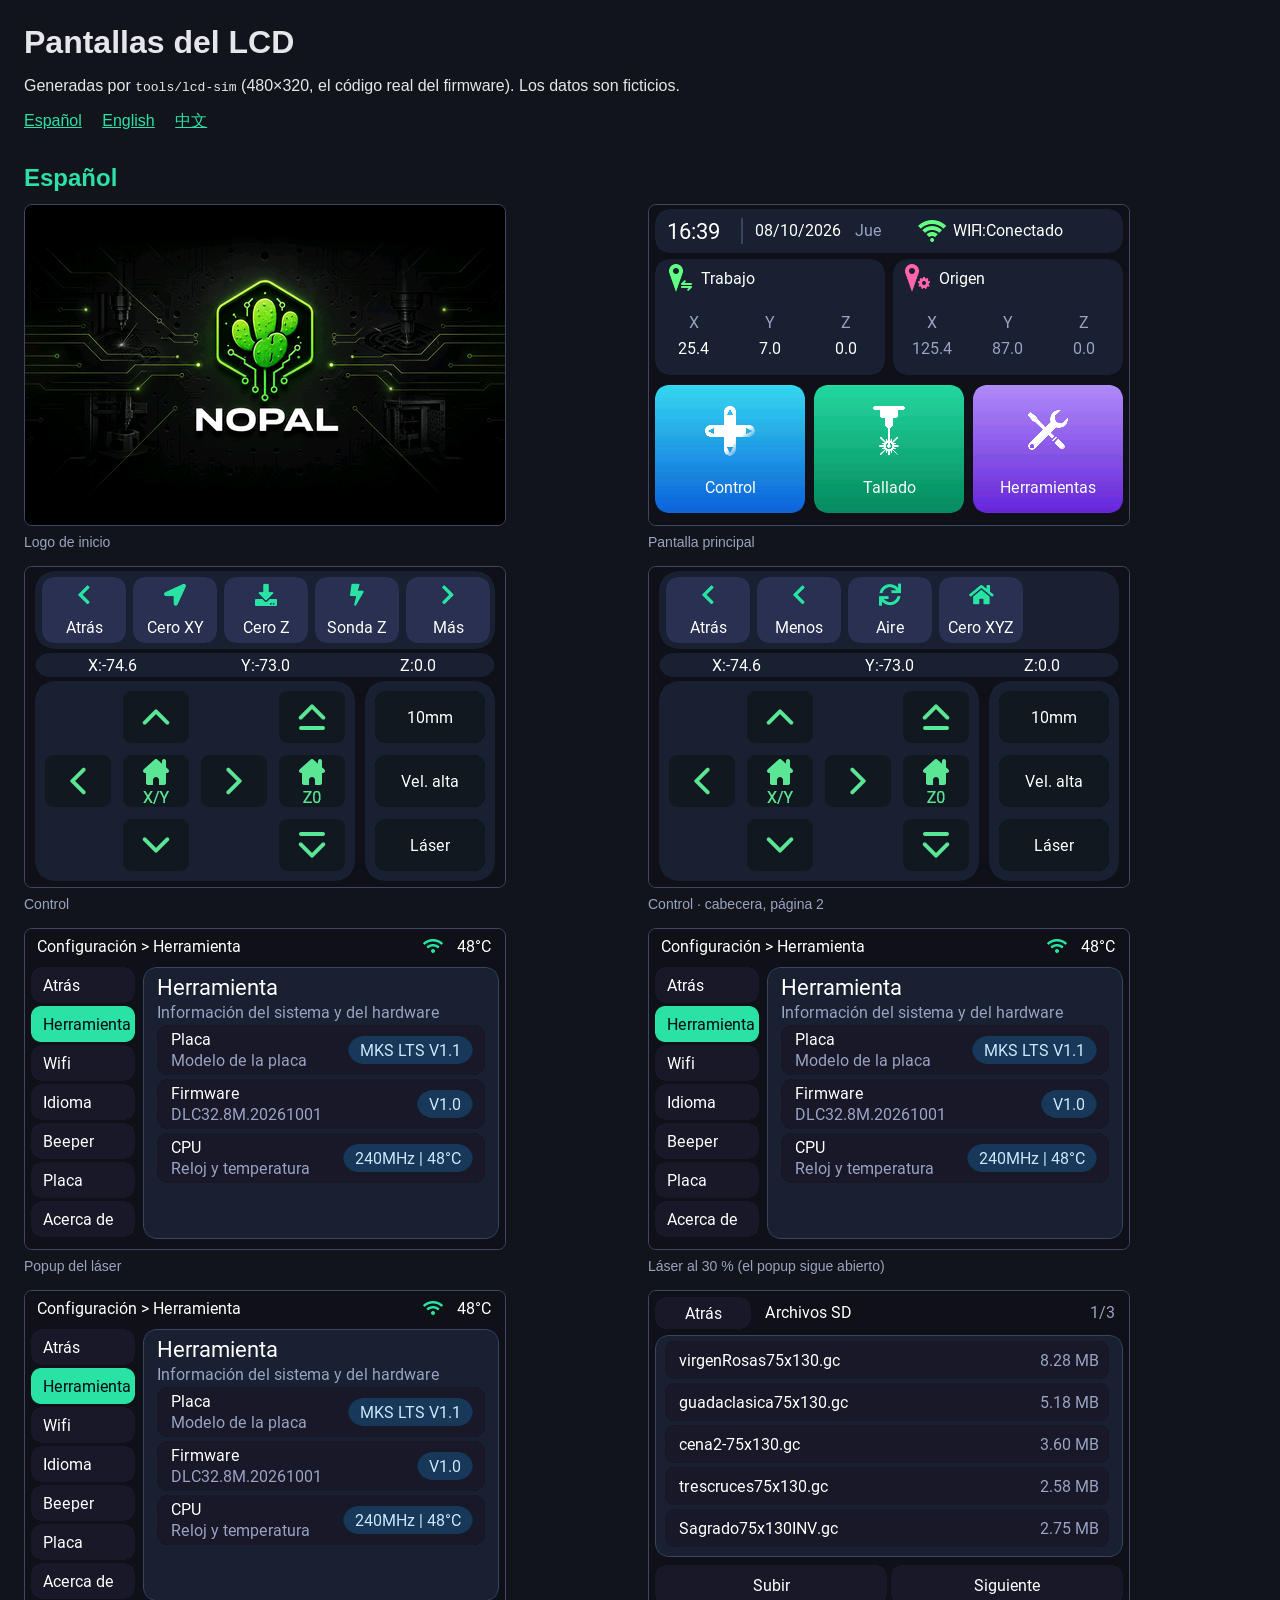
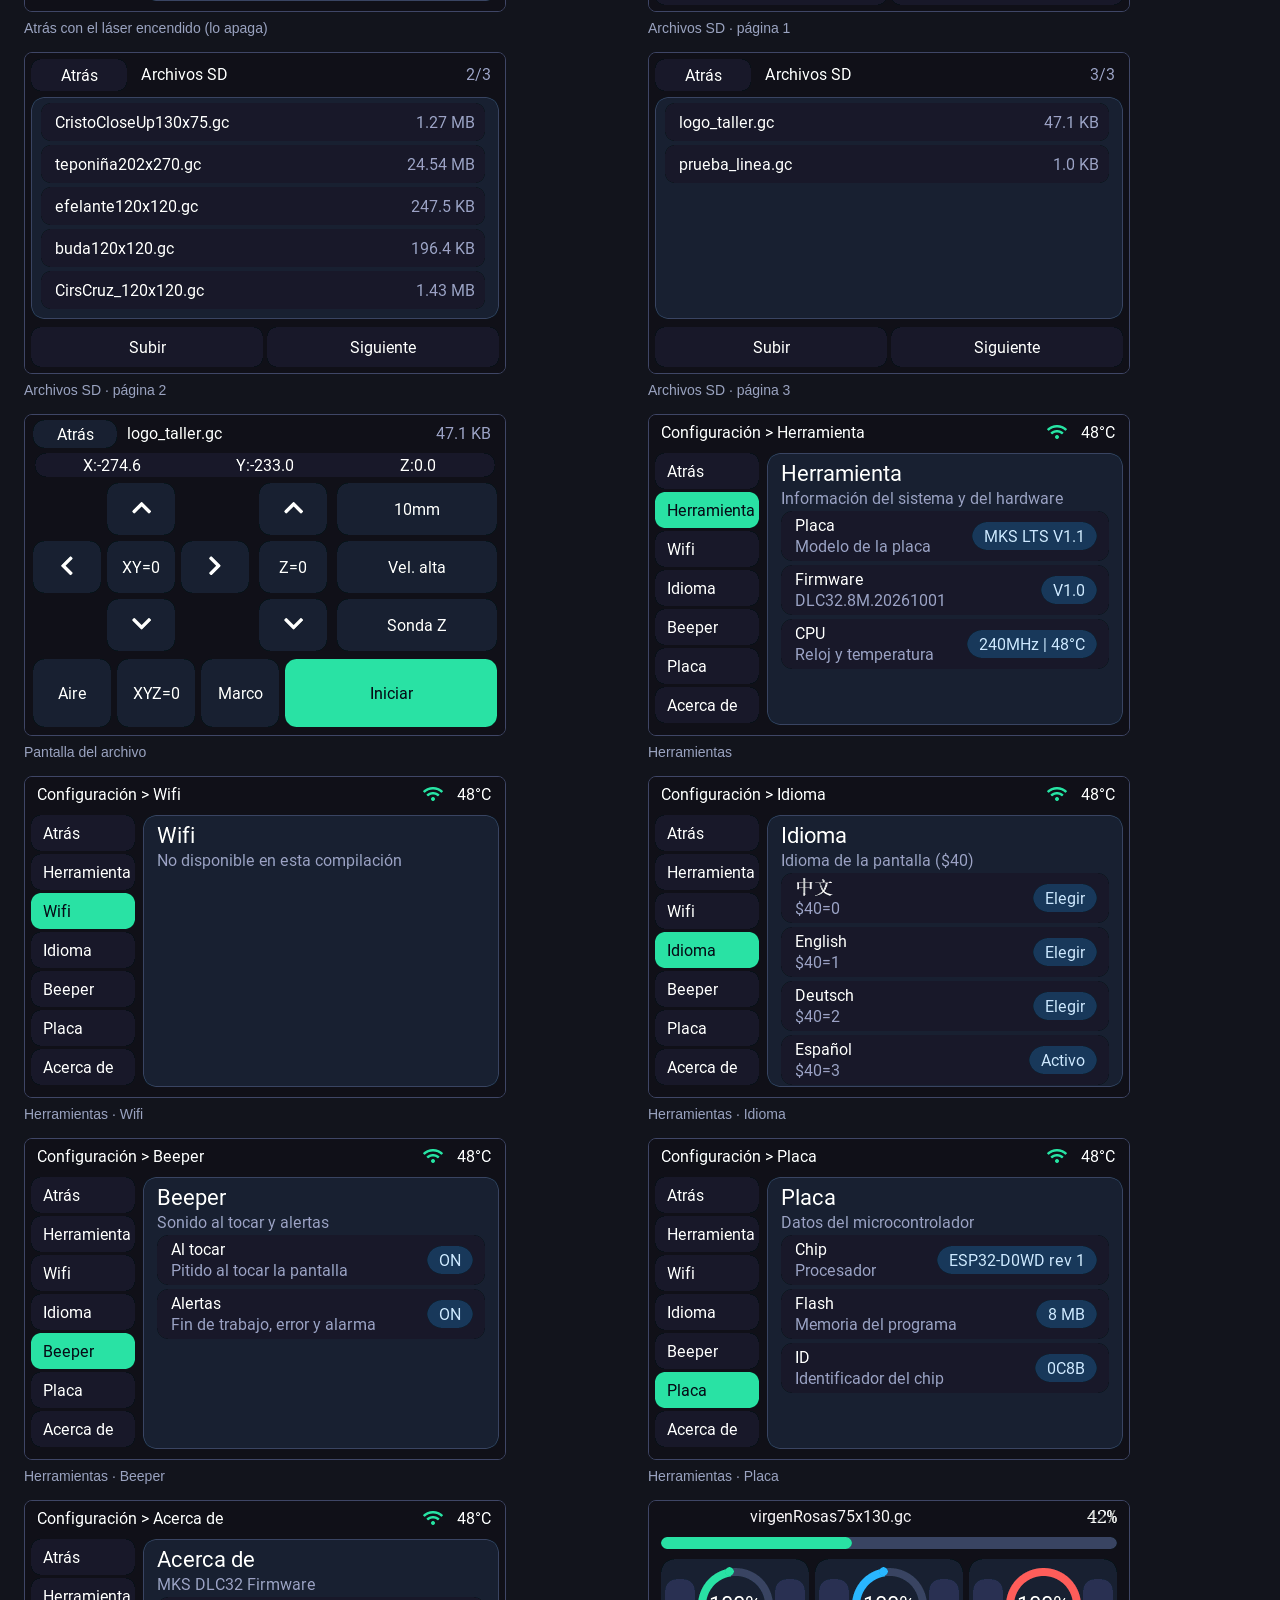
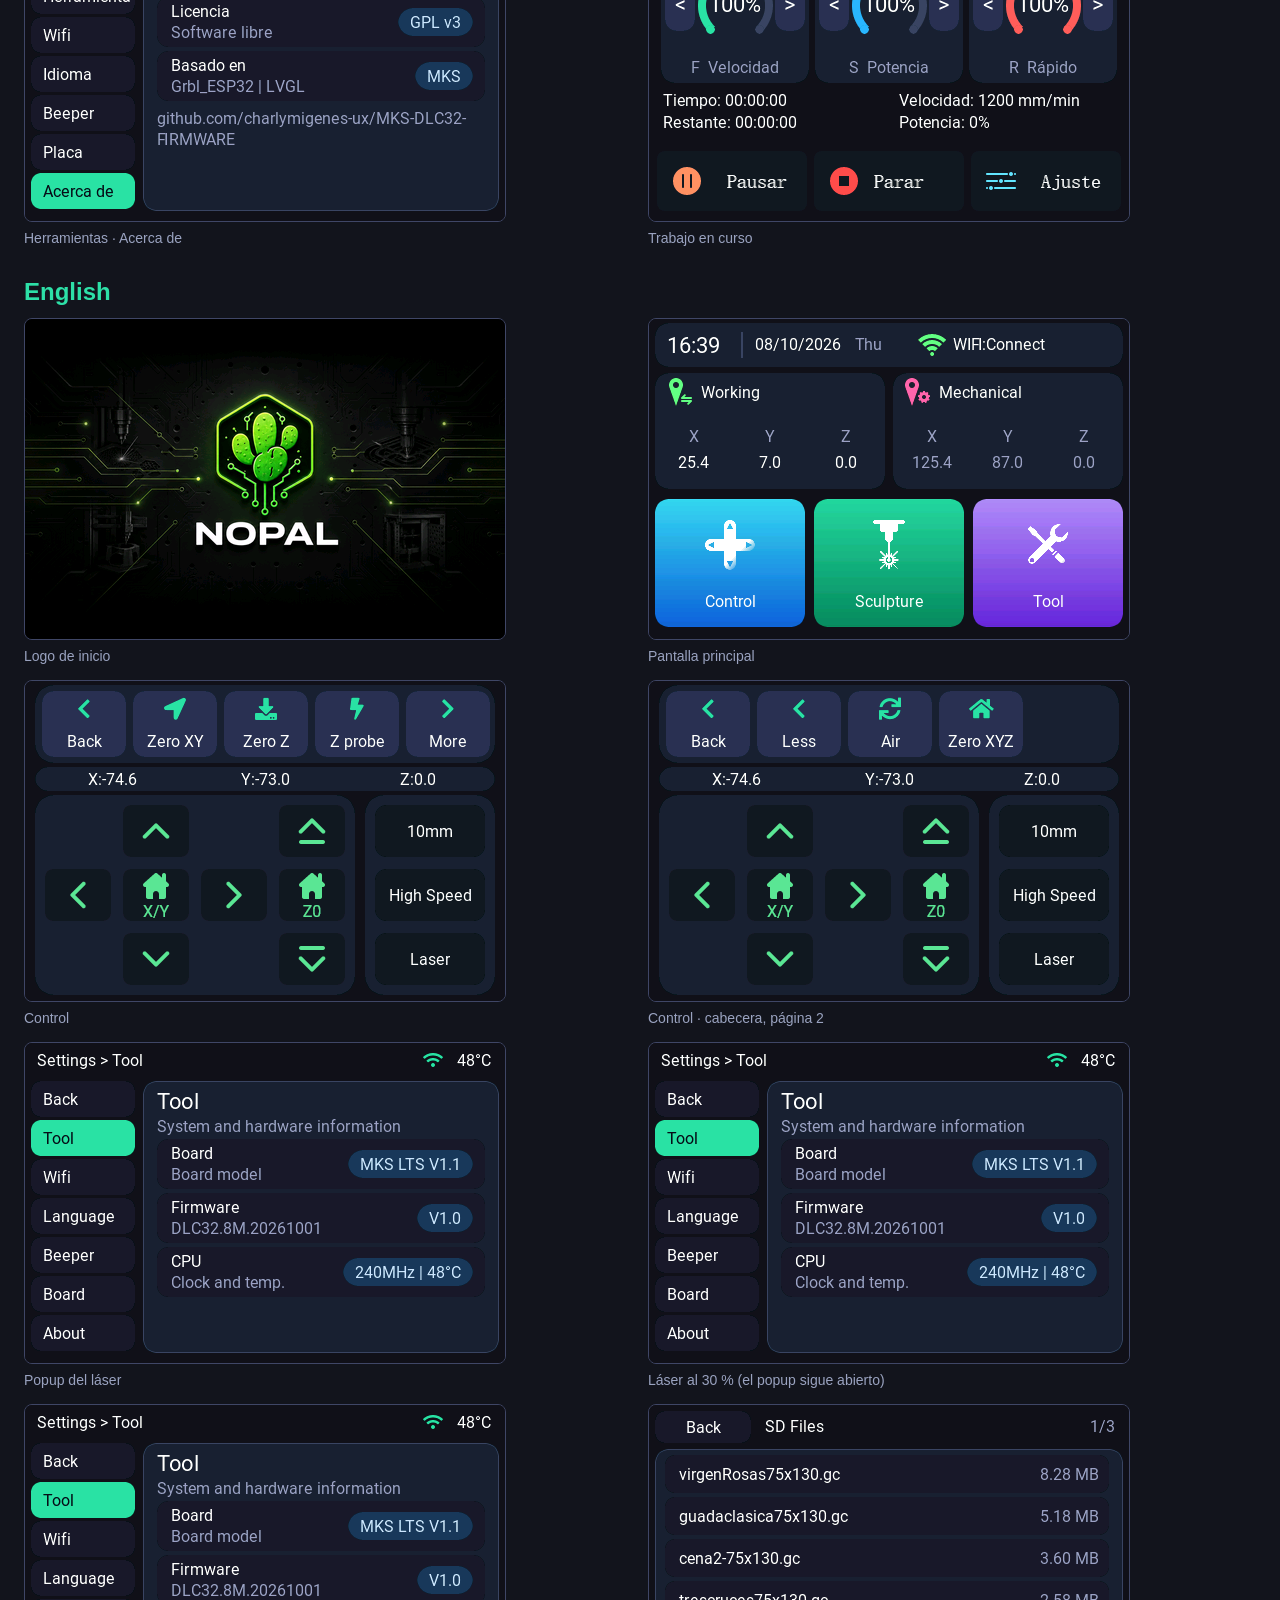
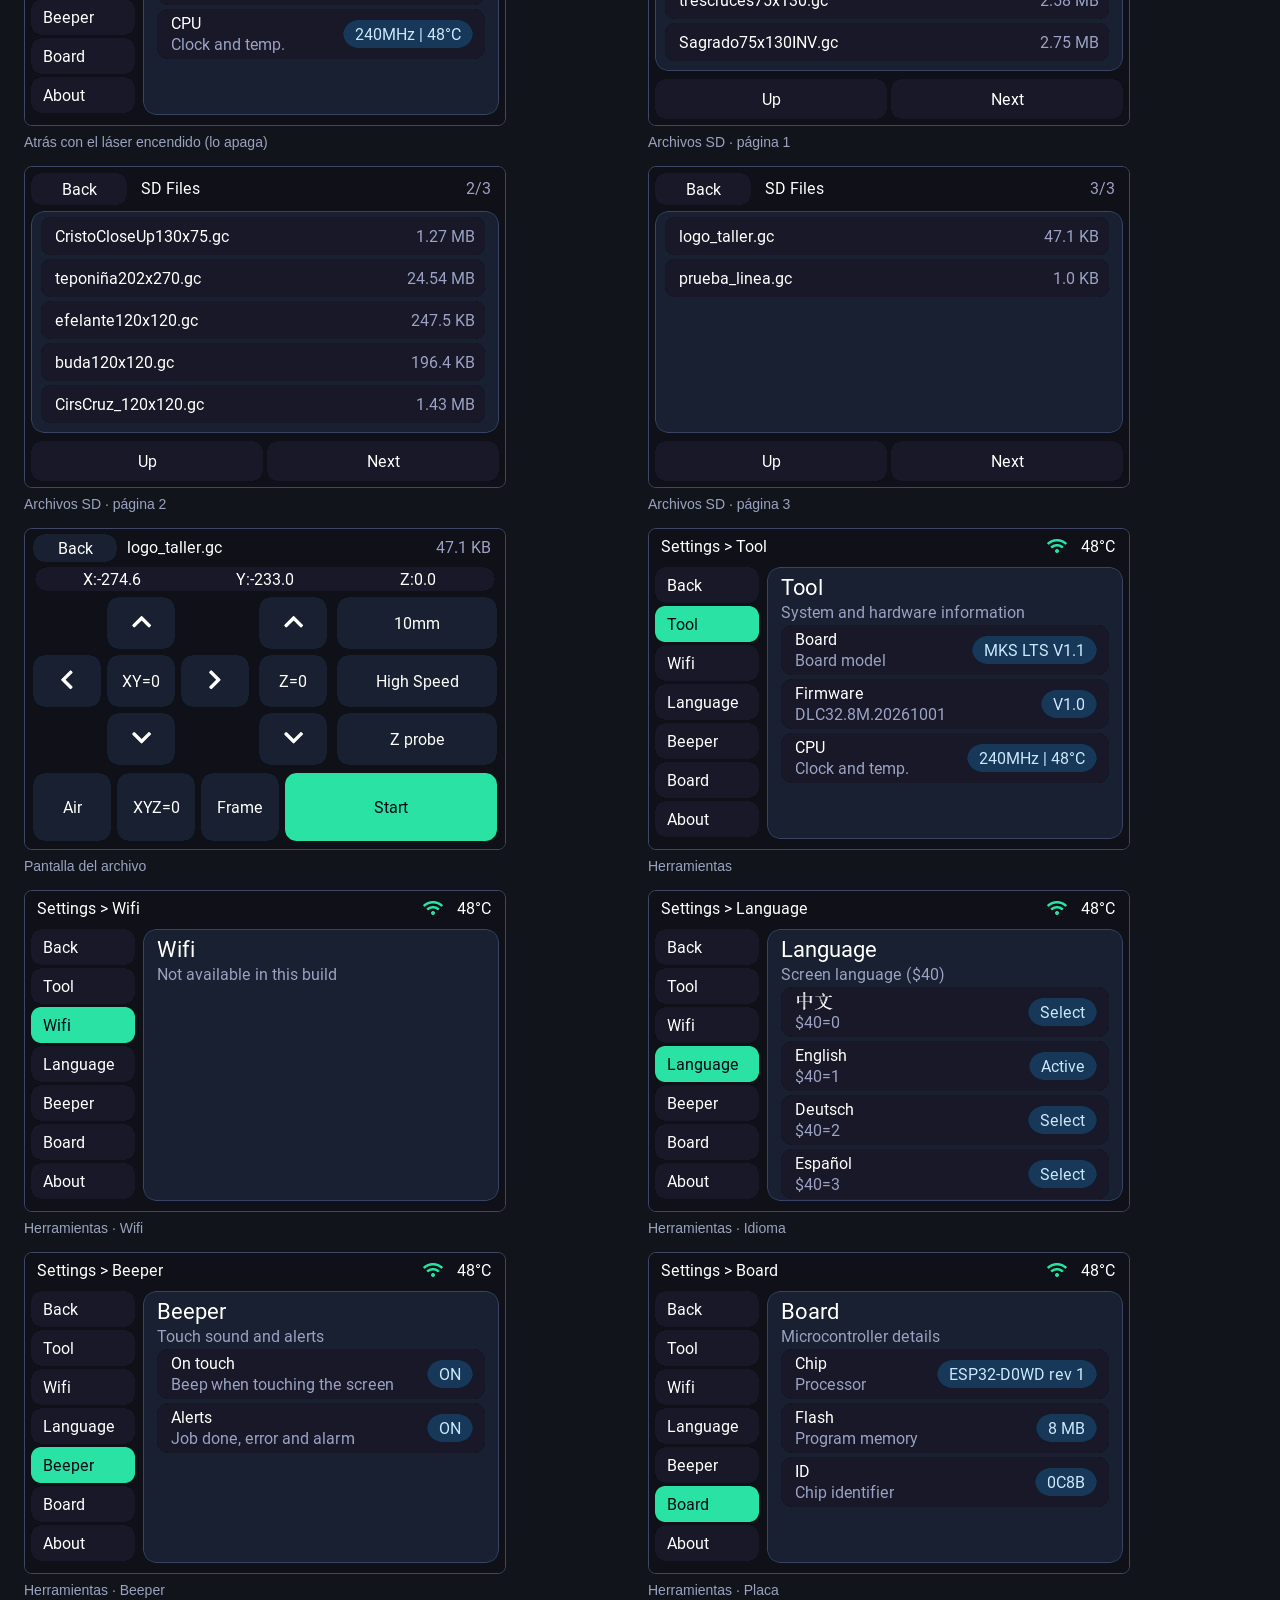
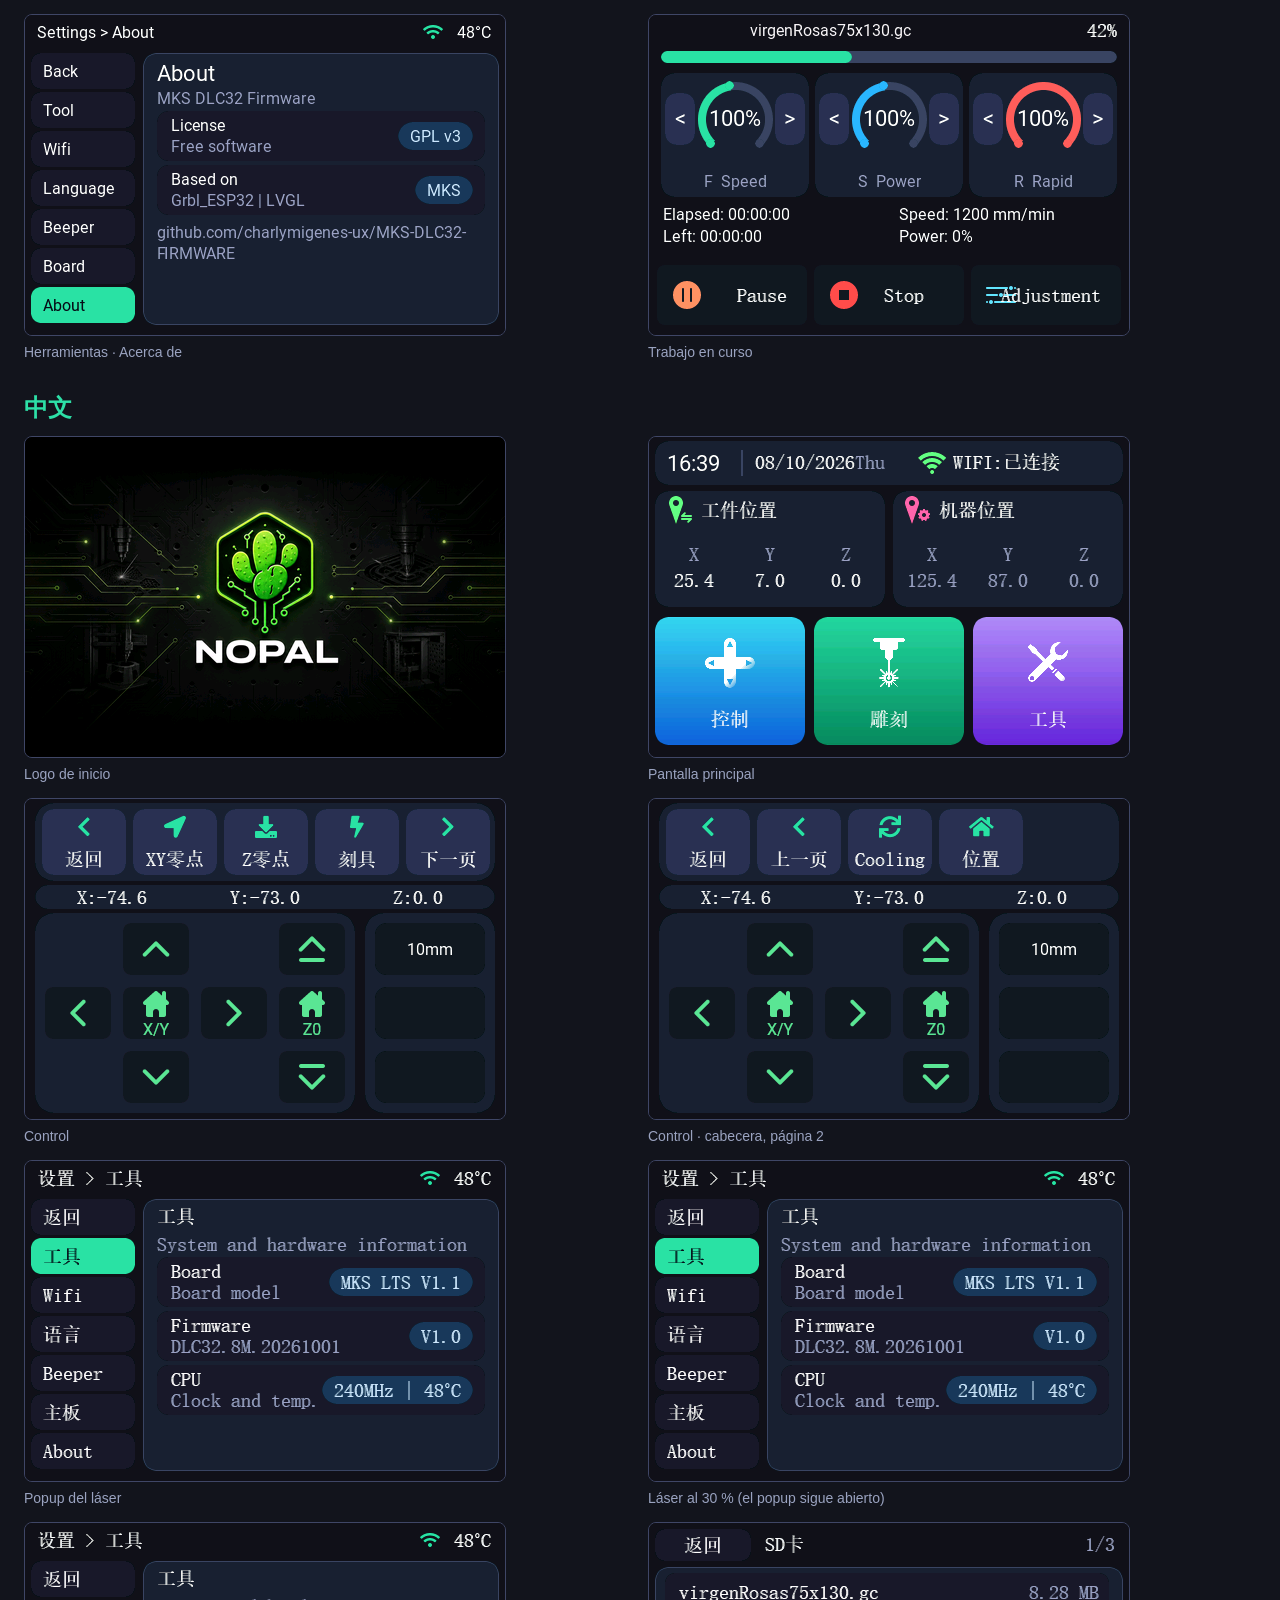
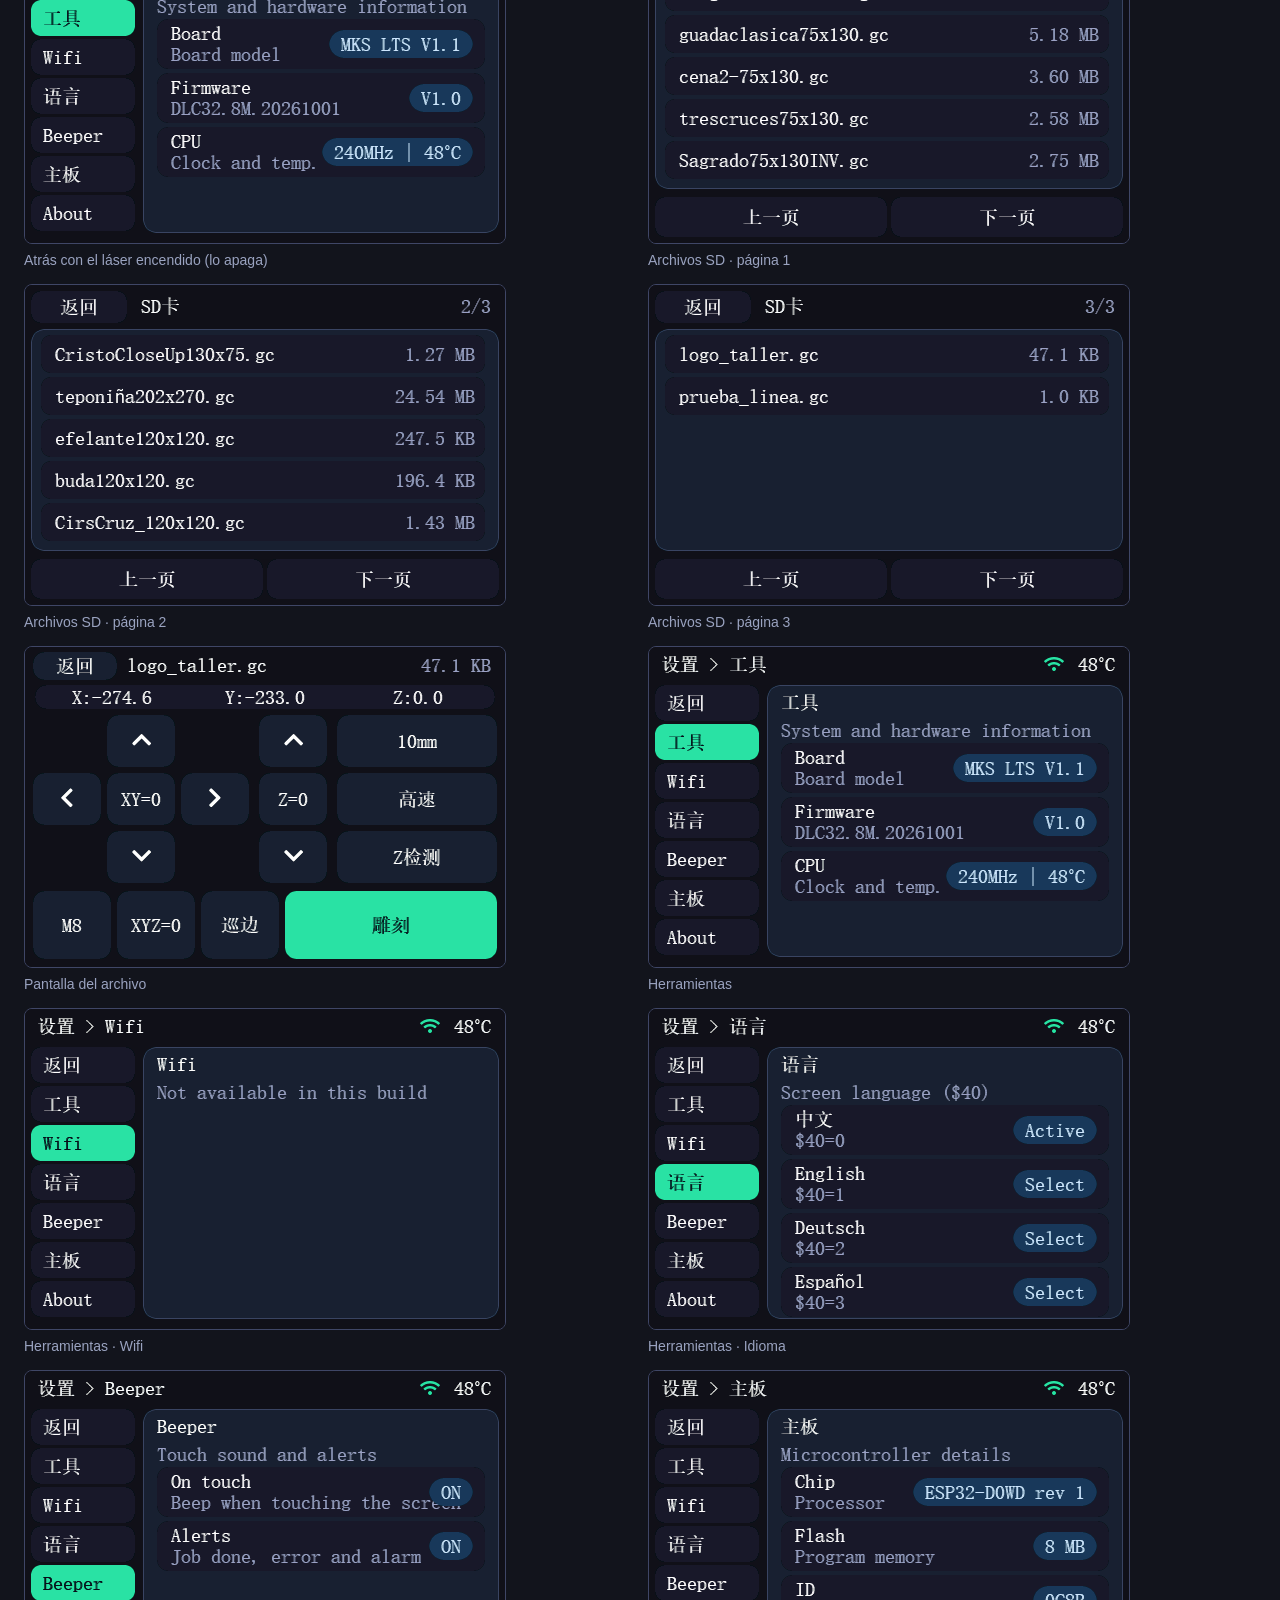
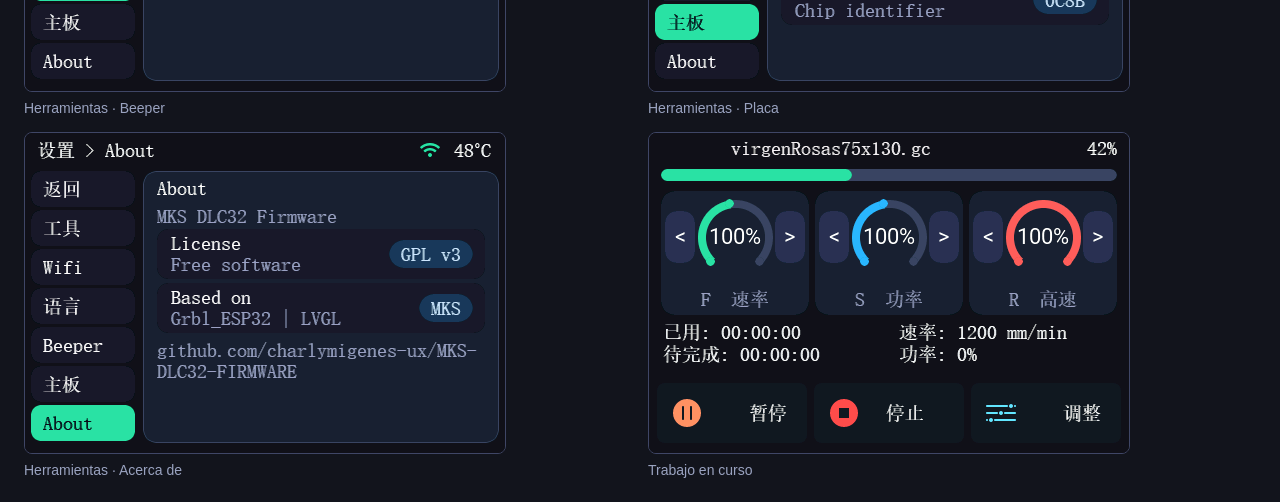
==== docs/pantallas/index.html @ 05fca20a "LCD, WebUI y documentación: simulador, sonidos de alerta, README completo - LCD: cabecera de Control" ====
<!doctype html><html lang="es"><meta charset="utf-8"><title>Pantallas del LCD</title><style>body{font-family:sans-serif;background:#12141c;color:#e5e7eb;margin:0;padding:24px}h1{margin:0 0 4px}h2{margin:32px 0 12px;color:#2de0a7}.g{display:grid;grid-template-columns:repeat(auto-fill,minmax(480px,1fr));gap:16px}figure{margin:0}img{width:100%;max-width:480px;border-radius:8px;border:1px solid #3f4666;image-rendering:auto}figcaption{font-size:14px;color:#9aa3c0;margin-top:4px}nav a{color:#2de0a7;margin-right:16px}</style><body><h1>Pantallas del LCD</h1><p>Generadas por <code>tools/lcd-sim</code> (480×320, el código real del firmware). Los datos son ficticios.</p><nav>
<a href="#es">Español</a>
<a href="#en">English</a>
<a href="#zh">中文</a>
</nav>
<h2 id="es">Español</h2><div class="g">
<figure><img src="es/00_logo.png" alt=""><figcaption>Logo de inicio</figcaption></figure>
<figure><img src="es/01_principal.png" alt=""><figcaption>Pantalla principal</figcaption></figure>
<figure><img src="es/02_control.png" alt=""><figcaption>Control</figcaption></figure>
<figure><img src="es/02b_control_mas.png" alt=""><figcaption>Control · cabecera, página 2</figcaption></figure>
<figure><img src="es/03_laser_popup.png" alt=""><figcaption>Popup del láser</figcaption></figure>
<figure><img src="es/03b_laser_30.png" alt=""><figcaption>Láser al 30 % (el popup sigue abierto)</figcaption></figure>
<figure><img src="es/03c_laser_atras.png" alt=""><figcaption>Atrás con el láser encendido (lo apaga)</figcaption></figure>
<figure><img src="es/04_sd_pagina1.png" alt=""><figcaption>Archivos SD · página 1</figcaption></figure>
<figure><img src="es/05_sd_pagina2.png" alt=""><figcaption>Archivos SD · página 2</figcaption></figure>
<figure><img src="es/06_sd_pagina3.png" alt=""><figcaption>Archivos SD · página 3</figcaption></figure>
<figure><img src="es/07_archivo.png" alt=""><figcaption>Pantalla del archivo</figcaption></figure>
<figure><img src="es/08_herramientas.png" alt=""><figcaption>Herramientas</figcaption></figure>
<figure><img src="es/09_wifi.png" alt=""><figcaption>Herramientas · Wifi</figcaption></figure>
<figure><img src="es/10_idioma.png" alt=""><figcaption>Herramientas · Idioma</figcaption></figure>
<figure><img src="es/11_beeper.png" alt=""><figcaption>Herramientas · Beeper</figcaption></figure>
<figure><img src="es/12_placa.png" alt=""><figcaption>Herramientas · Placa</figcaption></figure>
<figure><img src="es/13_acerca.png" alt=""><figcaption>Herramientas · Acerca de</figcaption></figure>
<figure><img src="es/14_trabajo.png" alt=""><figcaption>Trabajo en curso</figcaption></figure>
</div>
<h2 id="en">English</h2><div class="g">
<figure><img src="en/00_logo.png" alt=""><figcaption>Logo de inicio</figcaption></figure>
<figure><img src="en/01_principal.png" alt=""><figcaption>Pantalla principal</figcaption></figure>
<figure><img src="en/02_control.png" alt=""><figcaption>Control</figcaption></figure>
<figure><img src="en/02b_control_mas.png" alt=""><figcaption>Control · cabecera, página 2</figcaption></figure>
<figure><img src="en/03_laser_popup.png" alt=""><figcaption>Popup del láser</figcaption></figure>
<figure><img src="en/03b_laser_30.png" alt=""><figcaption>Láser al 30 % (el popup sigue abierto)</figcaption></figure>
<figure><img src="en/03c_laser_atras.png" alt=""><figcaption>Atrás con el láser encendido (lo apaga)</figcaption></figure>
<figure><img src="en/04_sd_pagina1.png" alt=""><figcaption>Archivos SD · página 1</figcaption></figure>
<figure><img src="en/05_sd_pagina2.png" alt=""><figcaption>Archivos SD · página 2</figcaption></figure>
<figure><img src="en/06_sd_pagina3.png" alt=""><figcaption>Archivos SD · página 3</figcaption></figure>
<figure><img src="en/07_archivo.png" alt=""><figcaption>Pantalla del archivo</figcaption></figure>
<figure><img src="en/08_herramientas.png" alt=""><figcaption>Herramientas</figcaption></figure>
<figure><img src="en/09_wifi.png" alt=""><figcaption>Herramientas · Wifi</figcaption></figure>
<figure><img src="en/10_idioma.png" alt=""><figcaption>Herramientas · Idioma</figcaption></figure>
<figure><img src="en/11_beeper.png" alt=""><figcaption>Herramientas · Beeper</figcaption></figure>
<figure><img src="en/12_placa.png" alt=""><figcaption>Herramientas · Placa</figcaption></figure>
<figure><img src="en/13_acerca.png" alt=""><figcaption>Herramientas · Acerca de</figcaption></figure>
<figure><img src="en/14_trabajo.png" alt=""><figcaption>Trabajo en curso</figcaption></figure>
</div>
<h2 id="zh">中文</h2><div class="g">
<figure><img src="zh/00_logo.png" alt=""><figcaption>Logo de inicio</figcaption></figure>
<figure><img src="zh/01_principal.png" alt=""><figcaption>Pantalla principal</figcaption></figure>
<figure><img src="zh/02_control.png" alt=""><figcaption>Control</figcaption></figure>
<figure><img src="zh/02b_control_mas.png" alt=""><figcaption>Control · cabecera, página 2</figcaption></figure>
<figure><img src="zh/03_laser_popup.png" alt=""><figcaption>Popup del láser</figcaption></figure>
<figure><img src="zh/03b_laser_30.png" alt=""><figcaption>Láser al 30 % (el popup sigue abierto)</figcaption></figure>
<figure><img src="zh/03c_laser_atras.png" alt=""><figcaption>Atrás con el láser encendido (lo apaga)</figcaption></figure>
<figure><img src="zh/04_sd_pagina1.png" alt=""><figcaption>Archivos SD · página 1</figcaption></figure>
<figure><img src="zh/05_sd_pagina2.png" alt=""><figcaption>Archivos SD · página 2</figcaption></figure>
<figure><img src="zh/06_sd_pagina3.png" alt=""><figcaption>Archivos SD · página 3</figcaption></figure>
<figure><img src="zh/07_archivo.png" alt=""><figcaption>Pantalla del archivo</figcaption></figure>
<figure><img src="zh/08_herramientas.png" alt=""><figcaption>Herramientas</figcaption></figure>
<figure><img src="zh/09_wifi.png" alt=""><figcaption>Herramientas · Wifi</figcaption></figure>
<figure><img src="zh/10_idioma.png" alt=""><figcaption>Herramientas · Idioma</figcaption></figure>
<figure><img src="zh/11_beeper.png" alt=""><figcaption>Herramientas · Beeper</figcaption></figure>
<figure><img src="zh/12_placa.png" alt=""><figcaption>Herramientas · Placa</figcaption></figure>
<figure><img src="zh/13_acerca.png" alt=""><figcaption>Herramientas · Acerca de</figcaption></figure>
<figure><img src="zh/14_trabajo.png" alt=""><figcaption>Trabajo en curso</figcaption></figure>
</div>
</body></html>
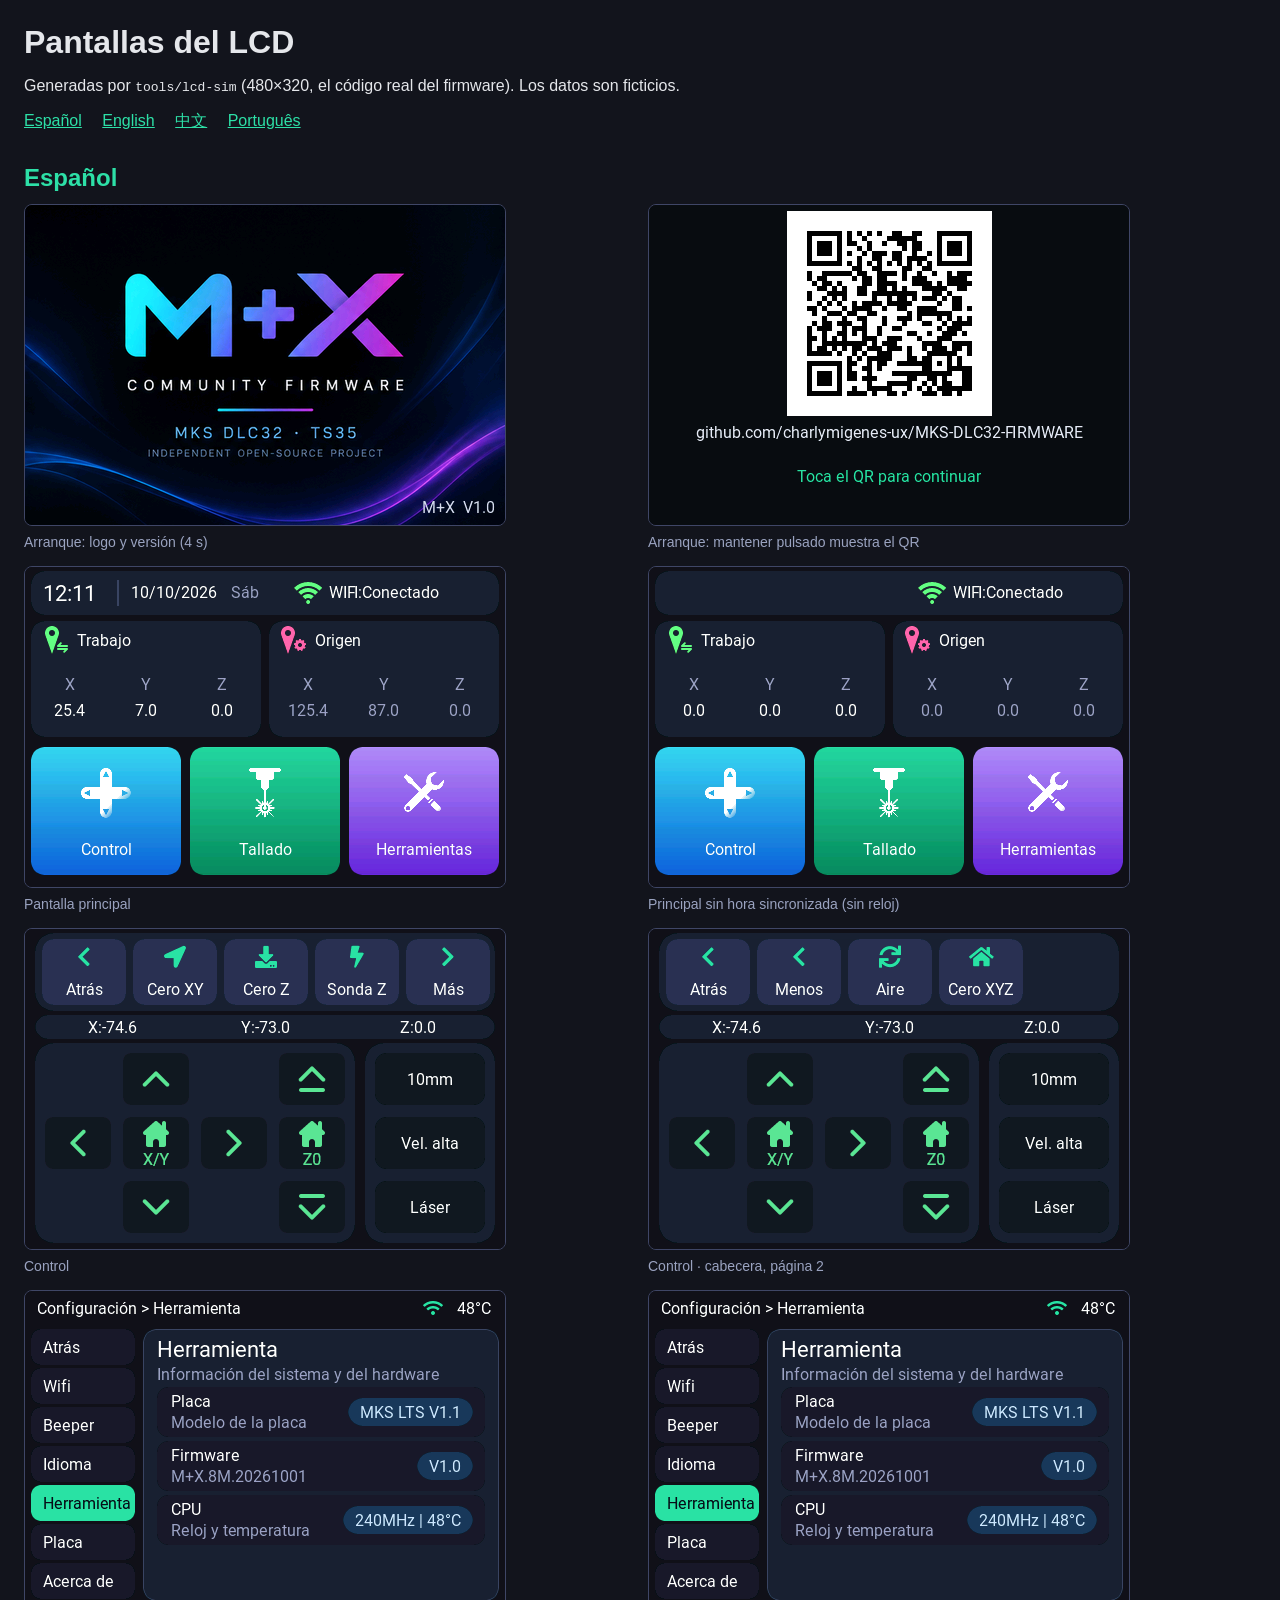
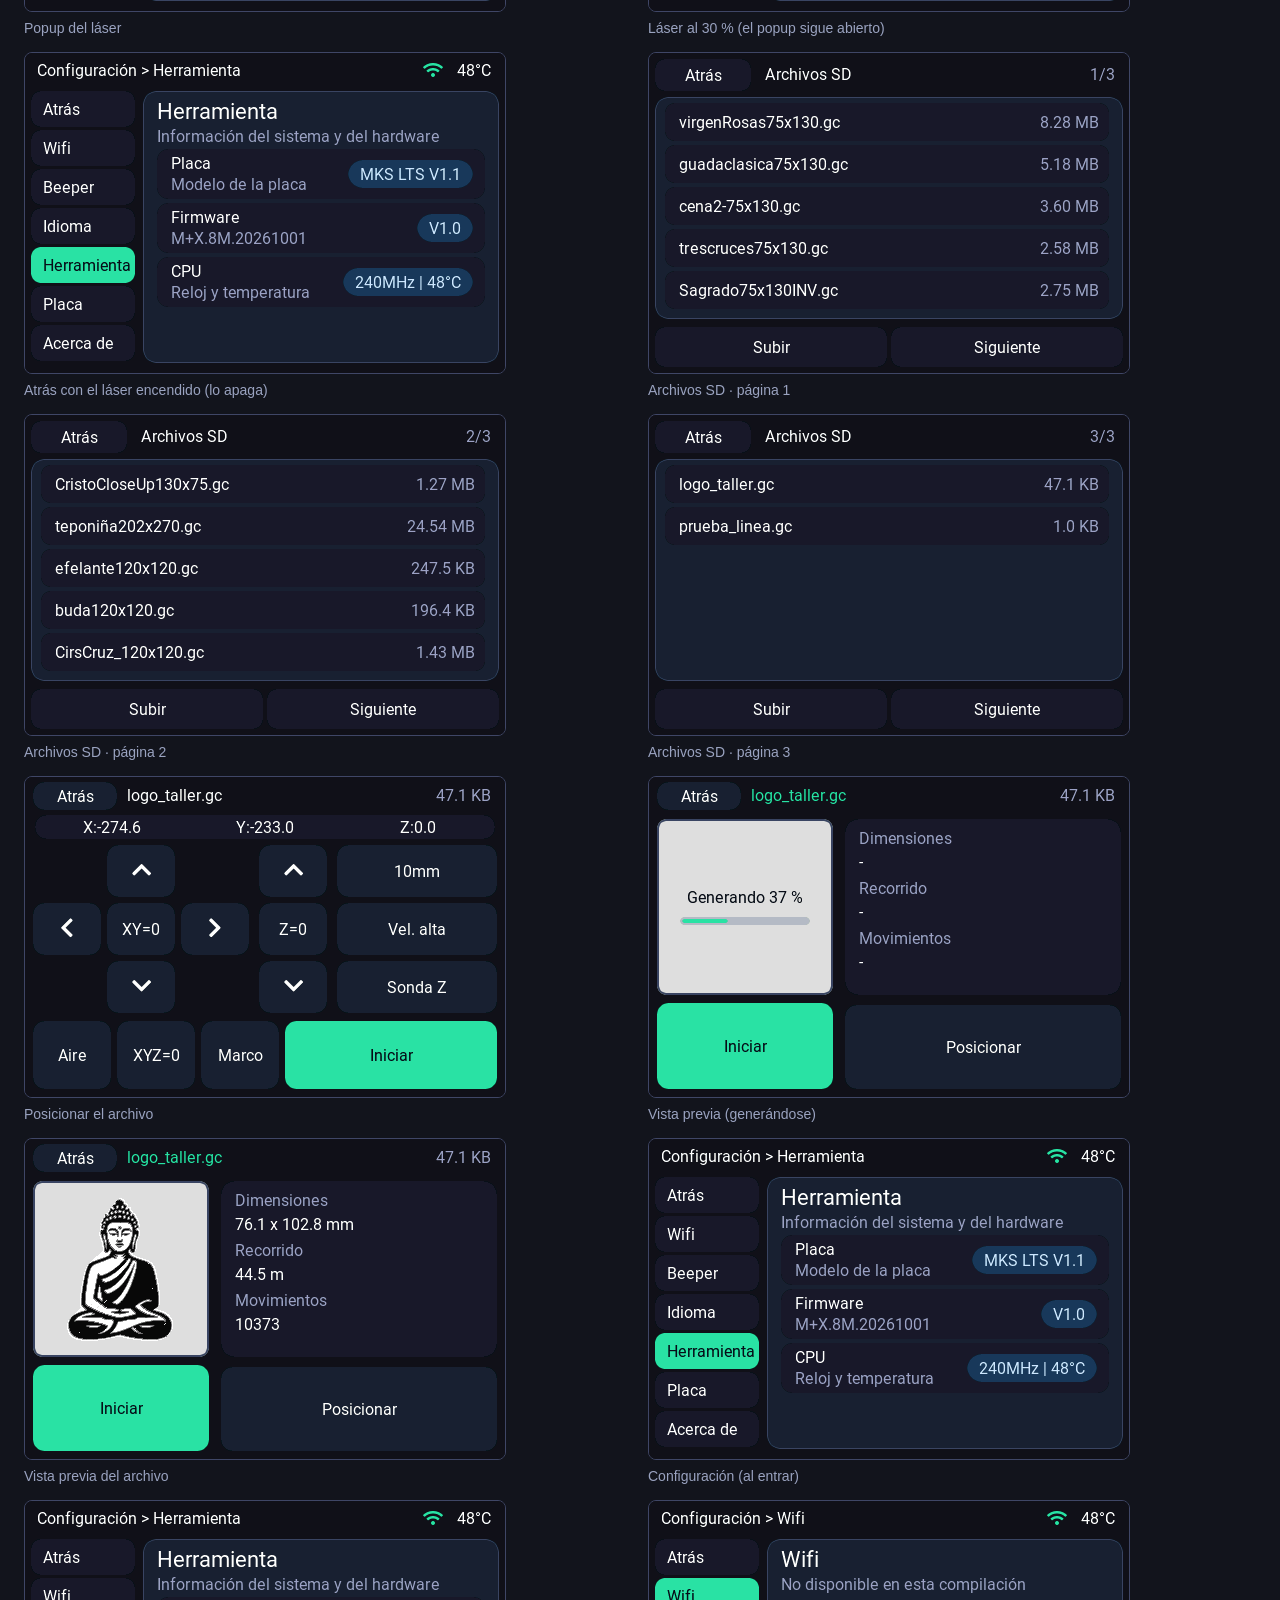
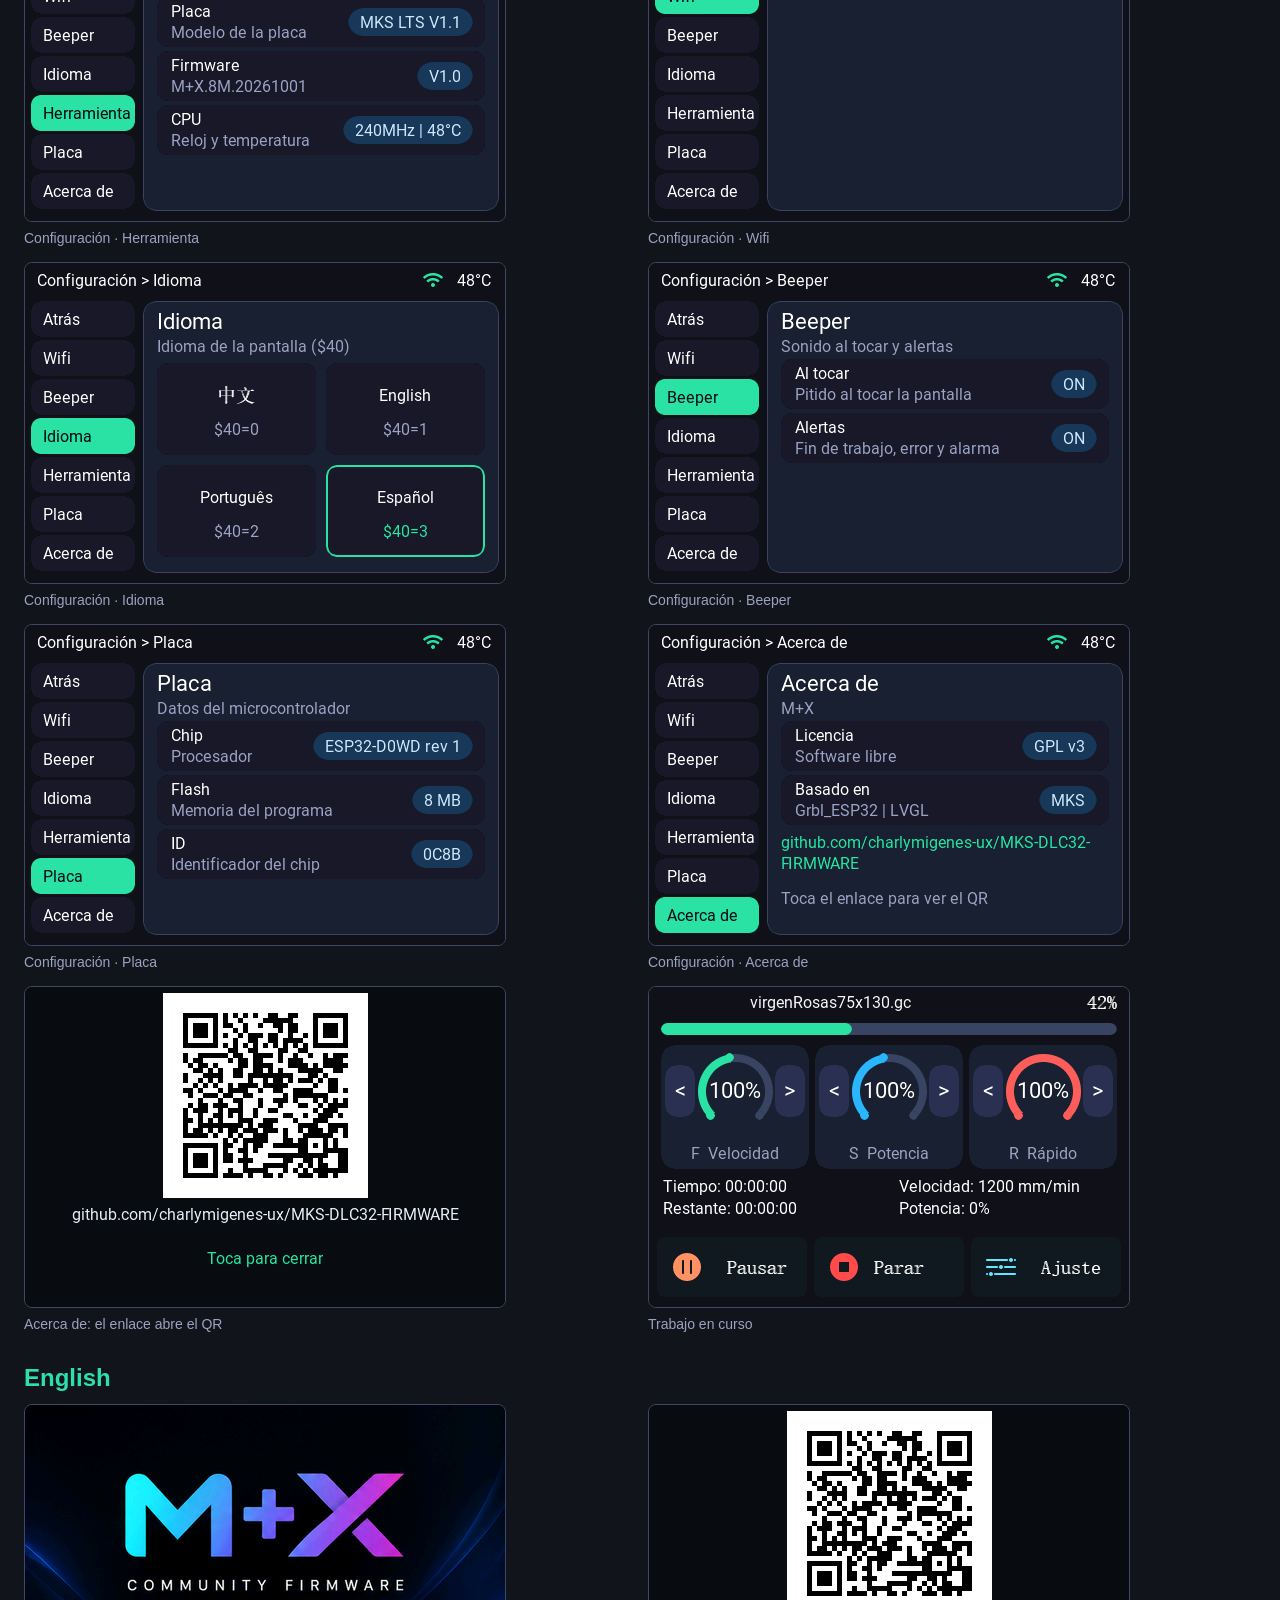
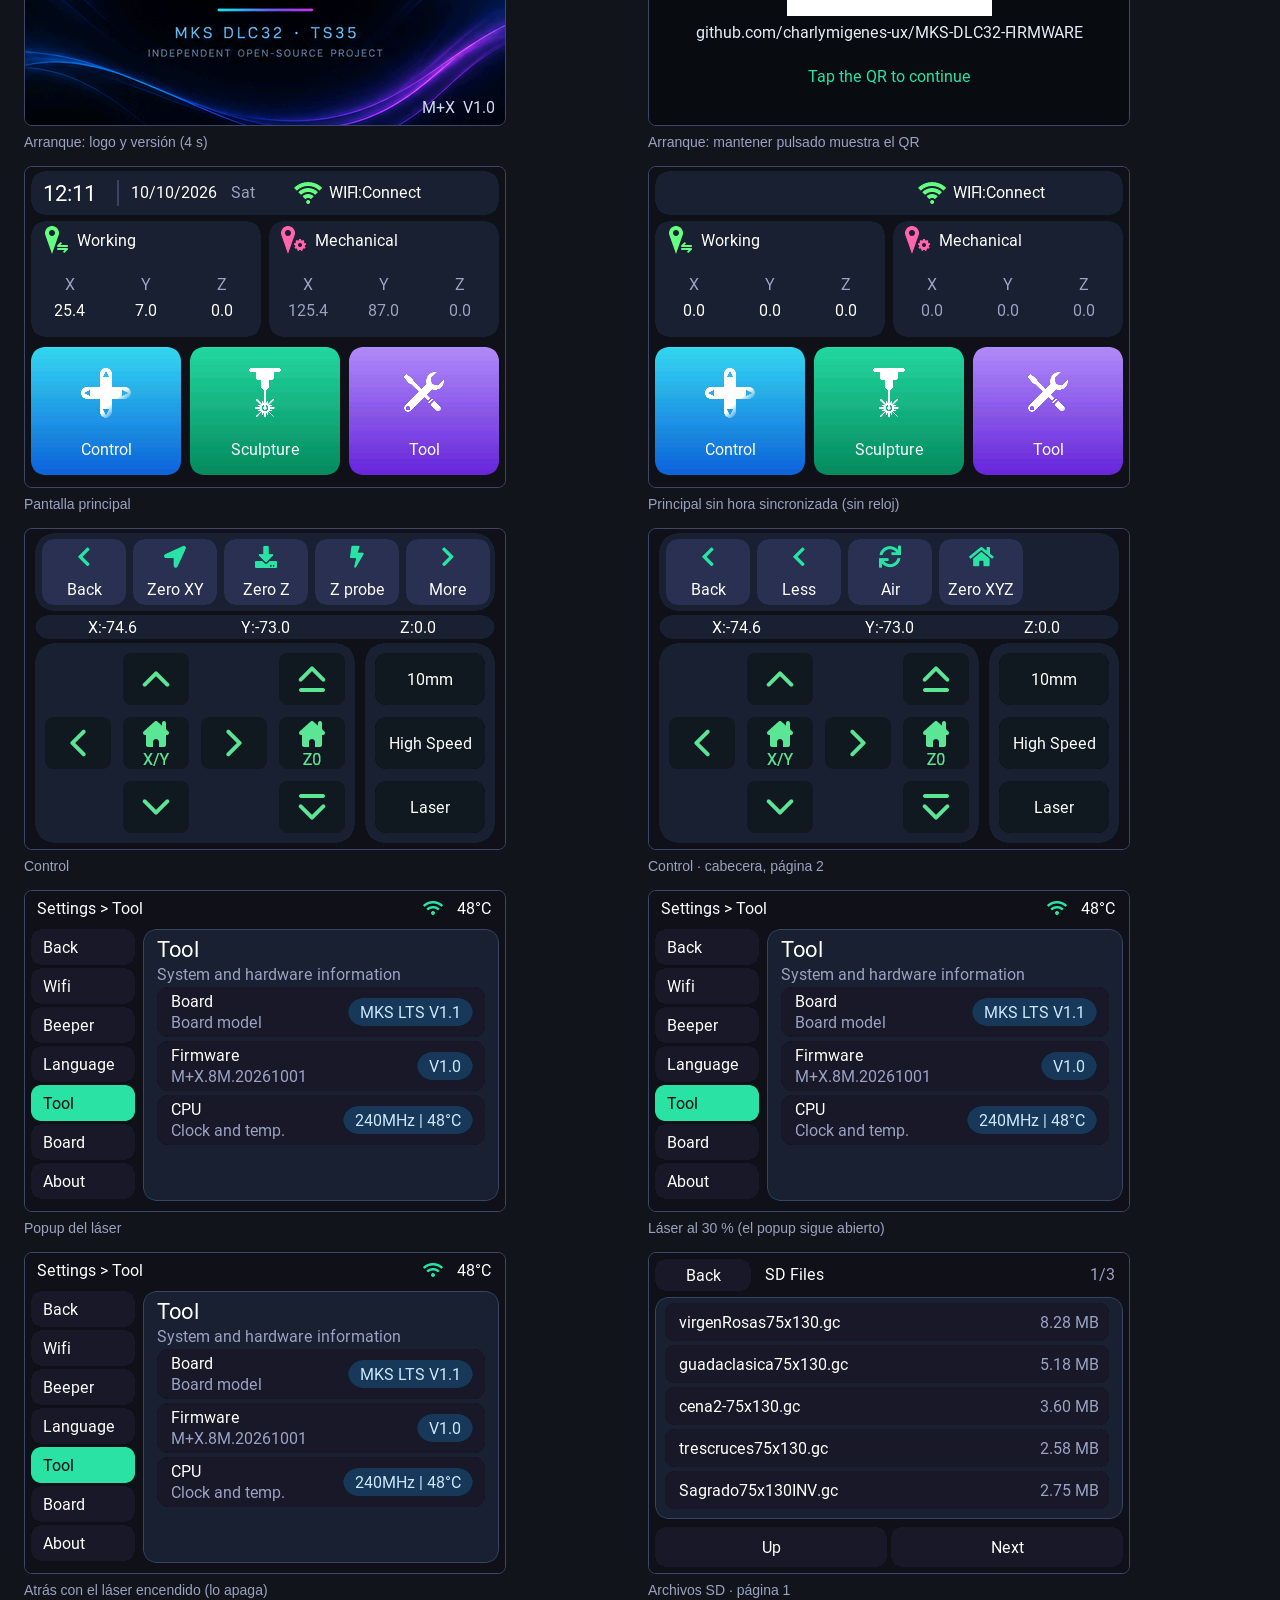
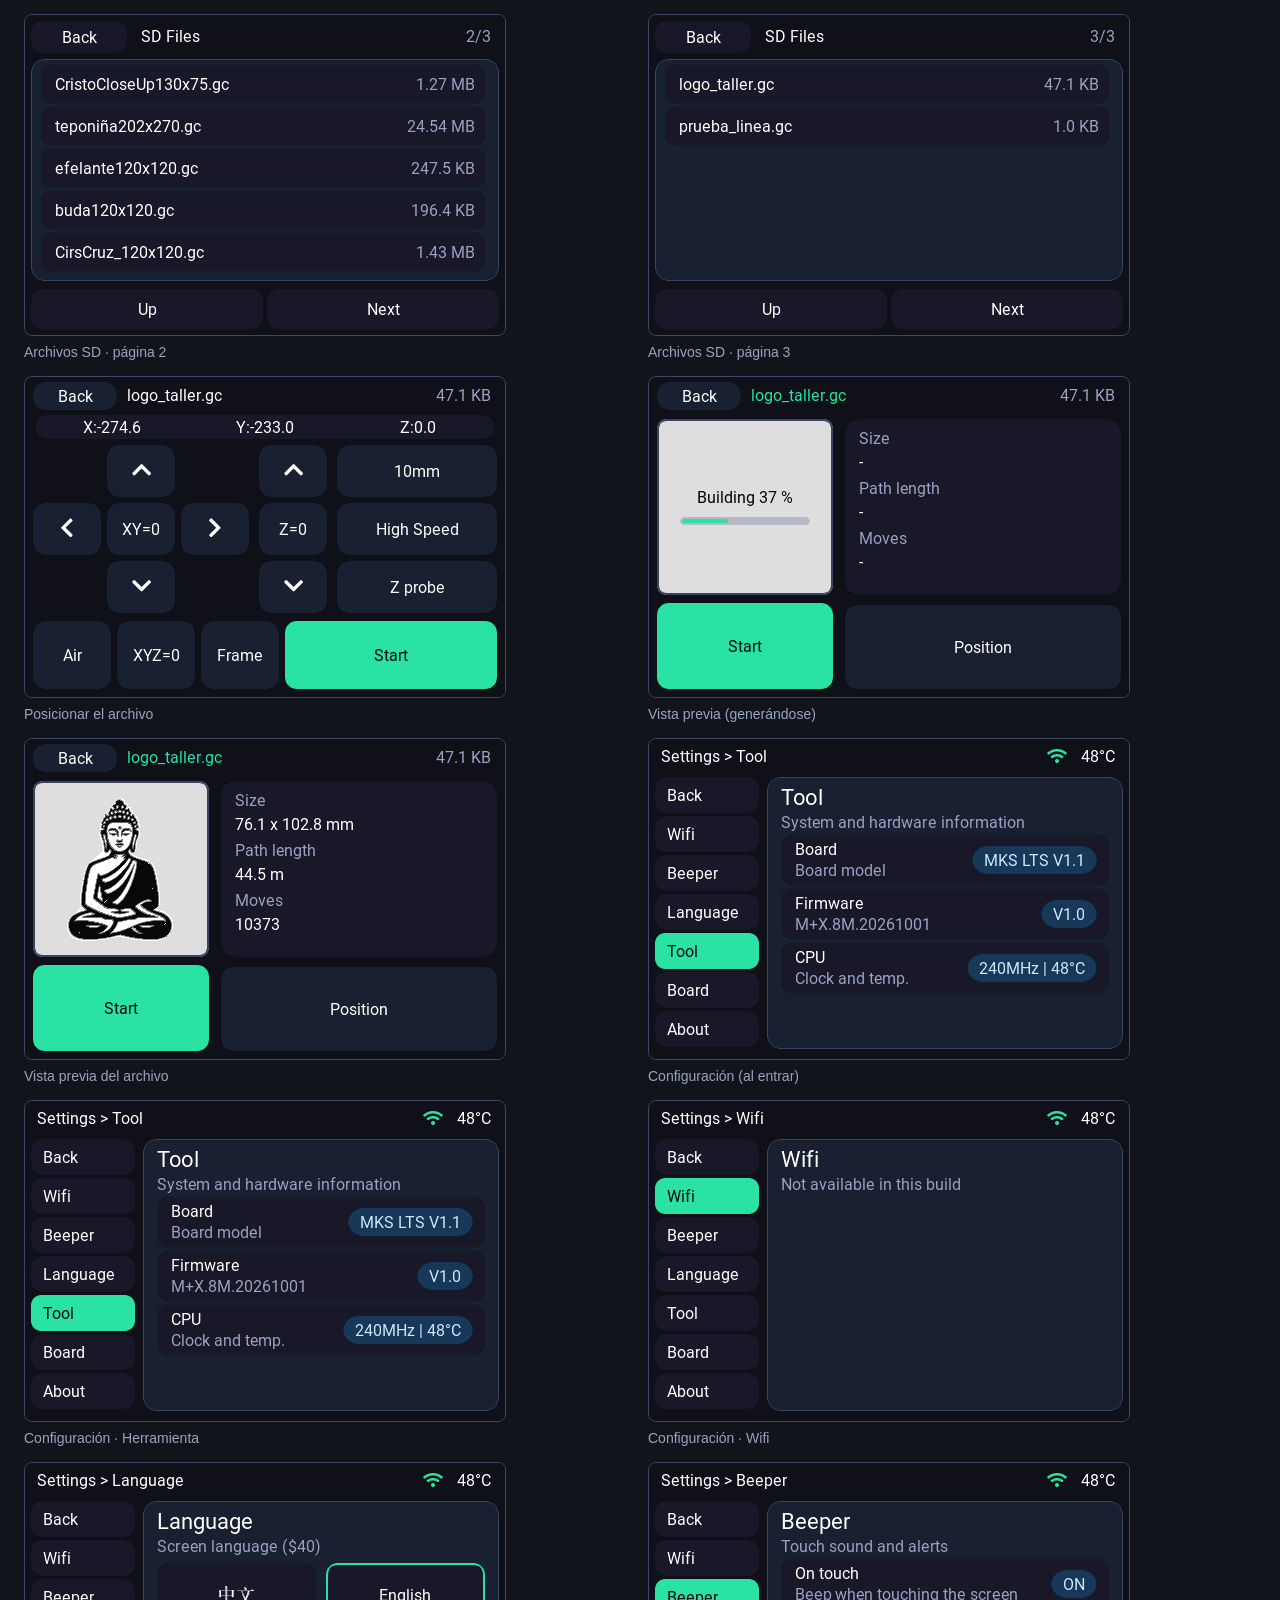
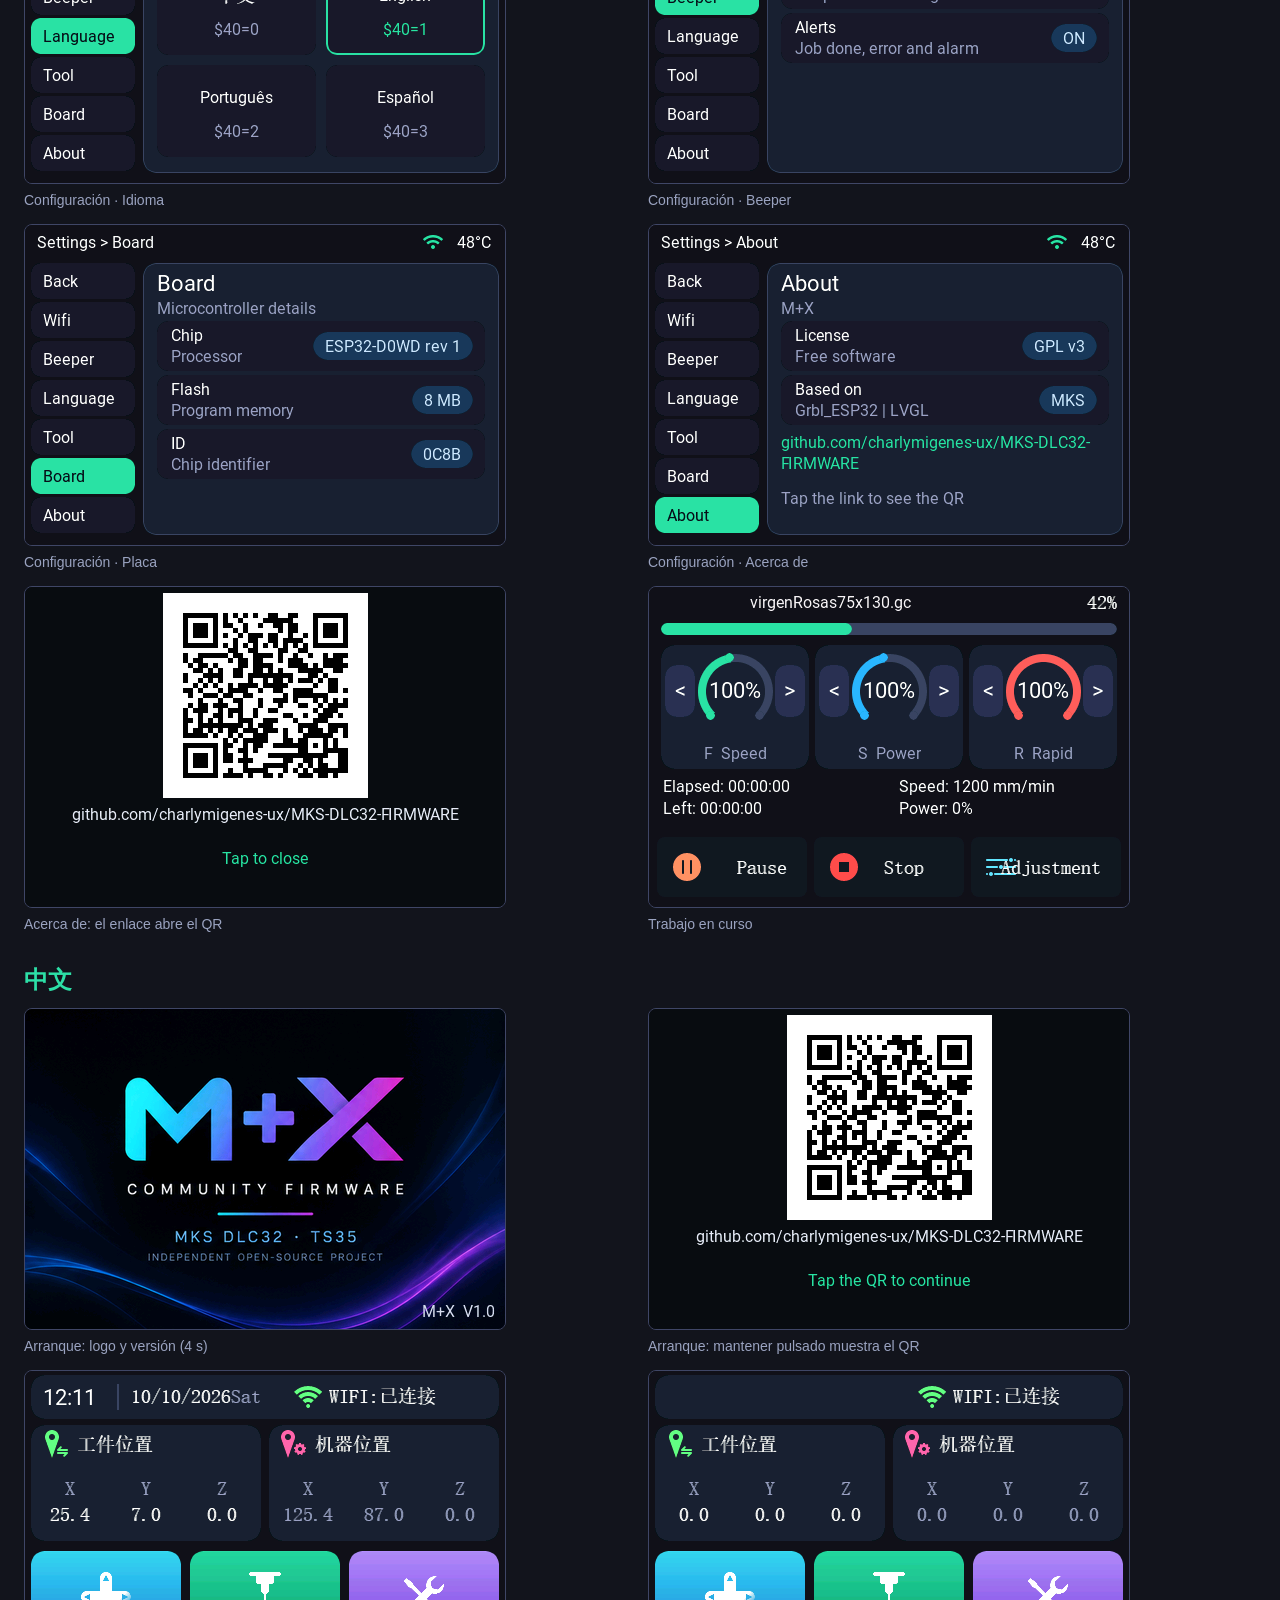
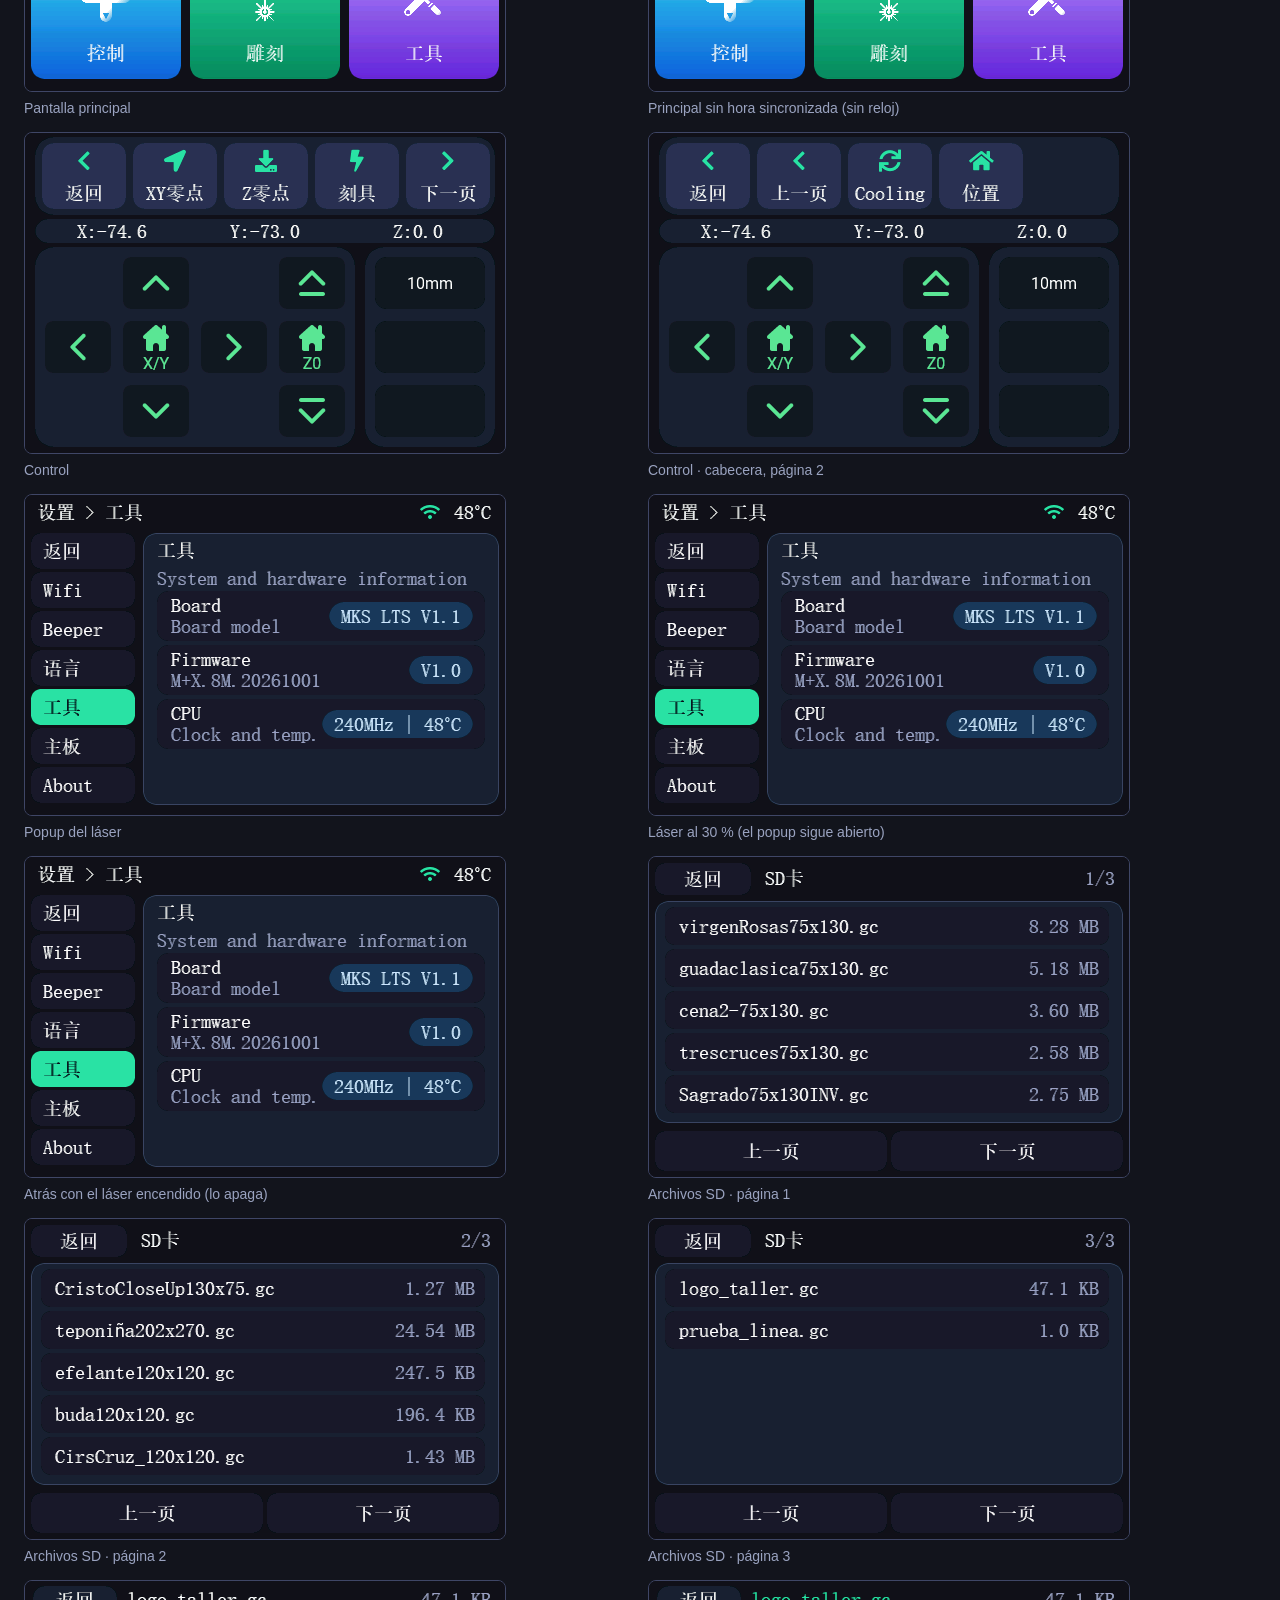
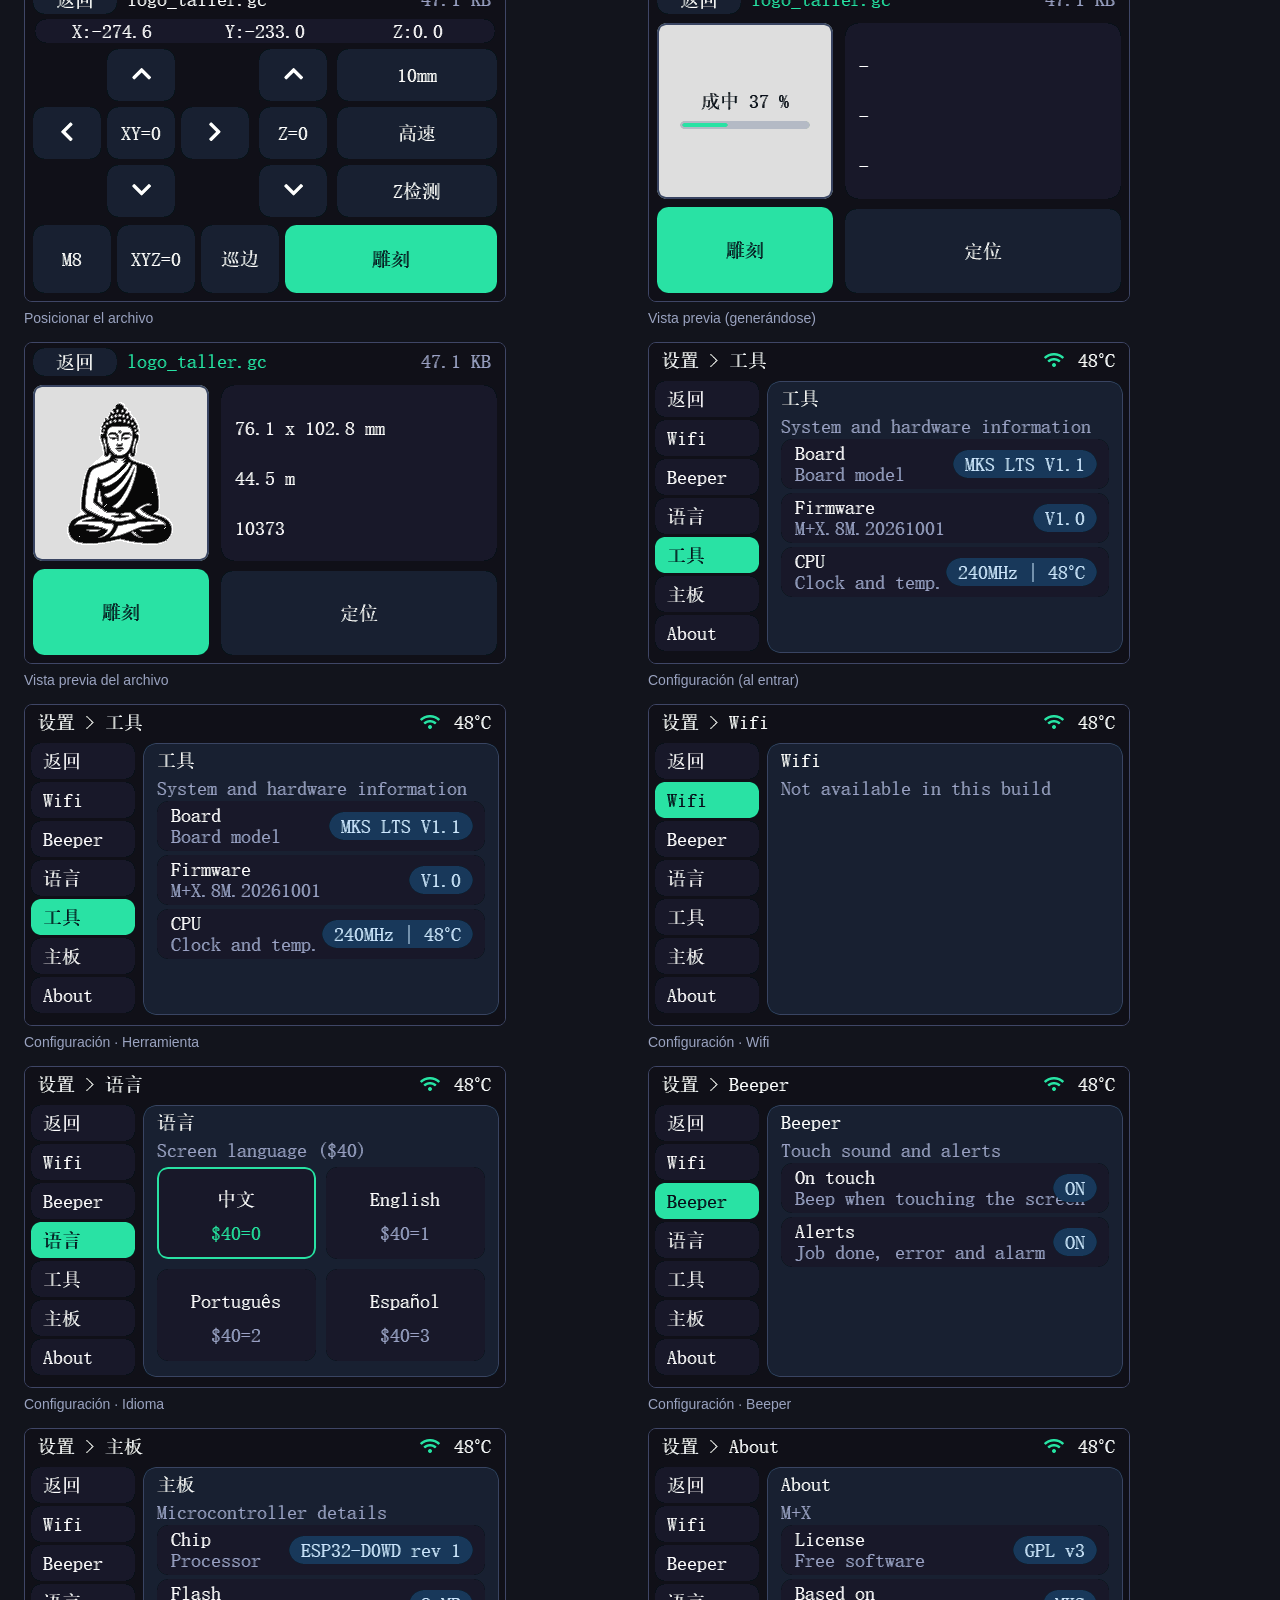
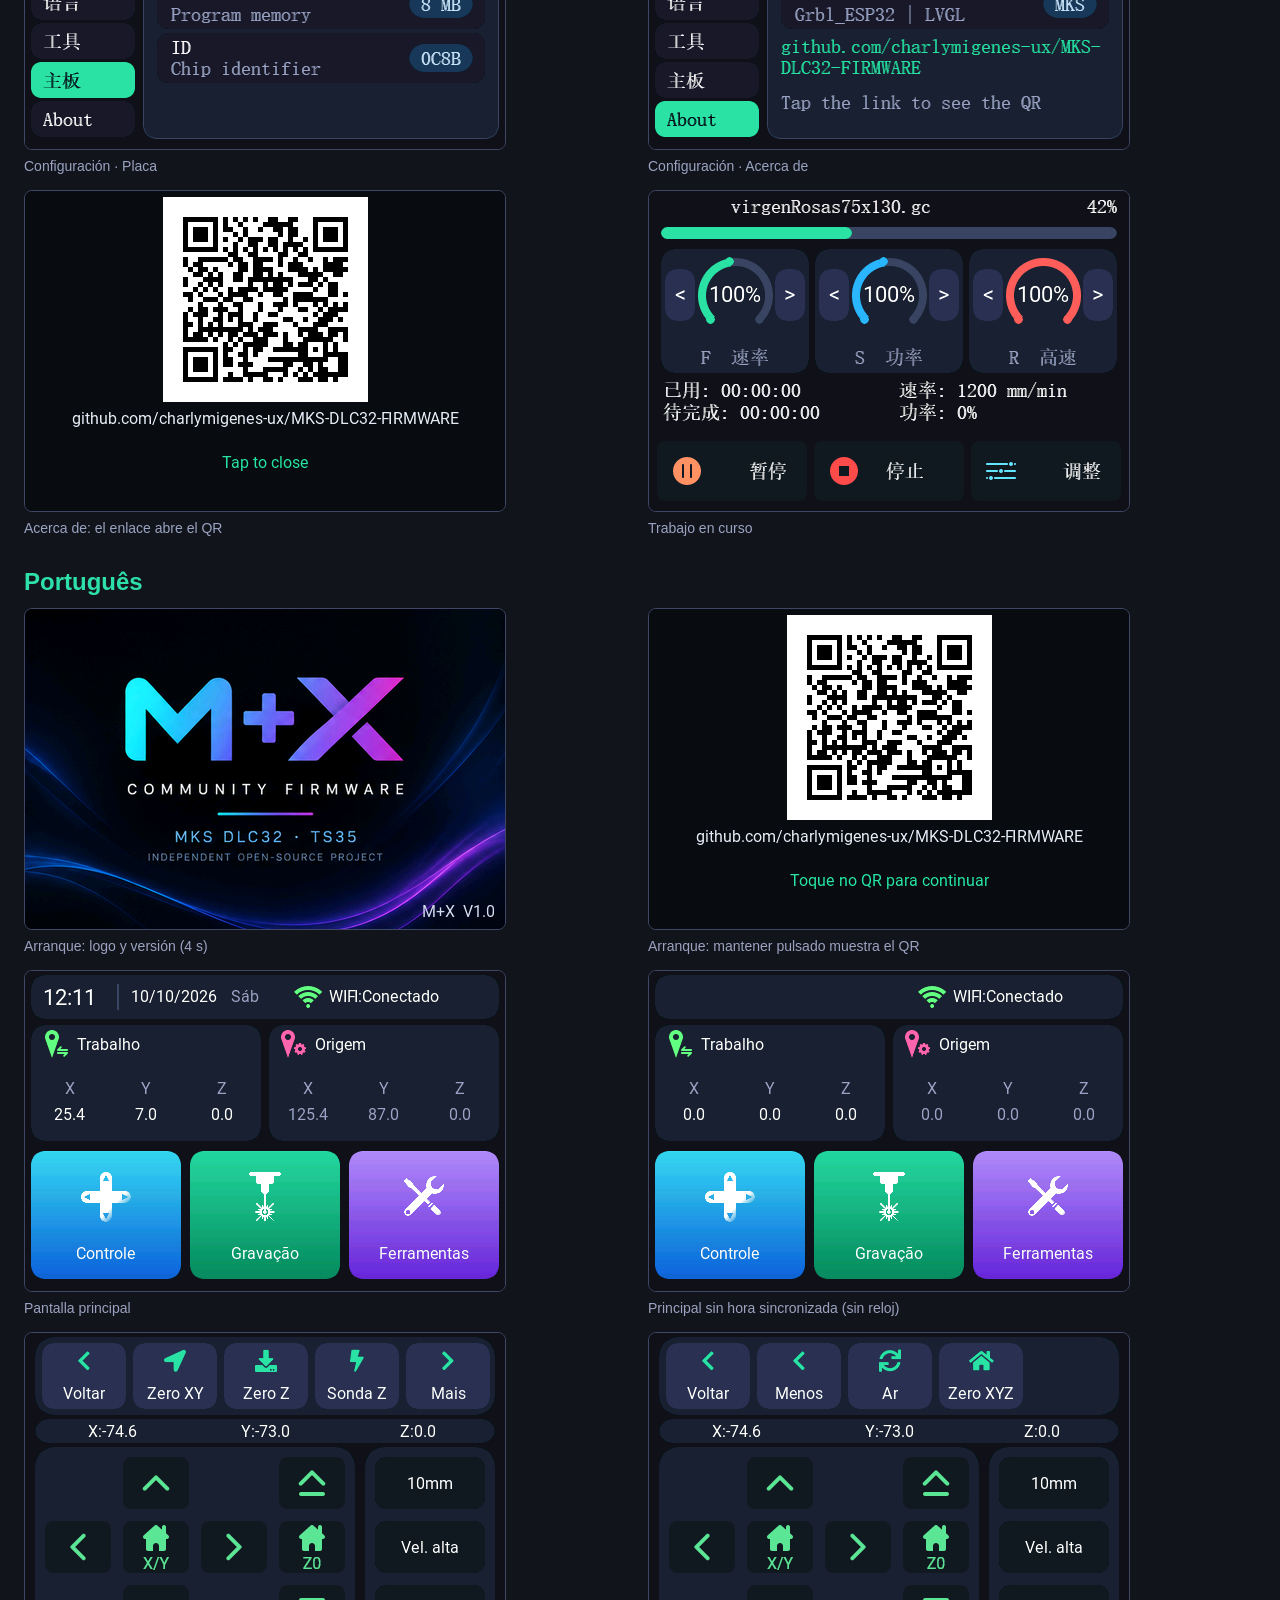
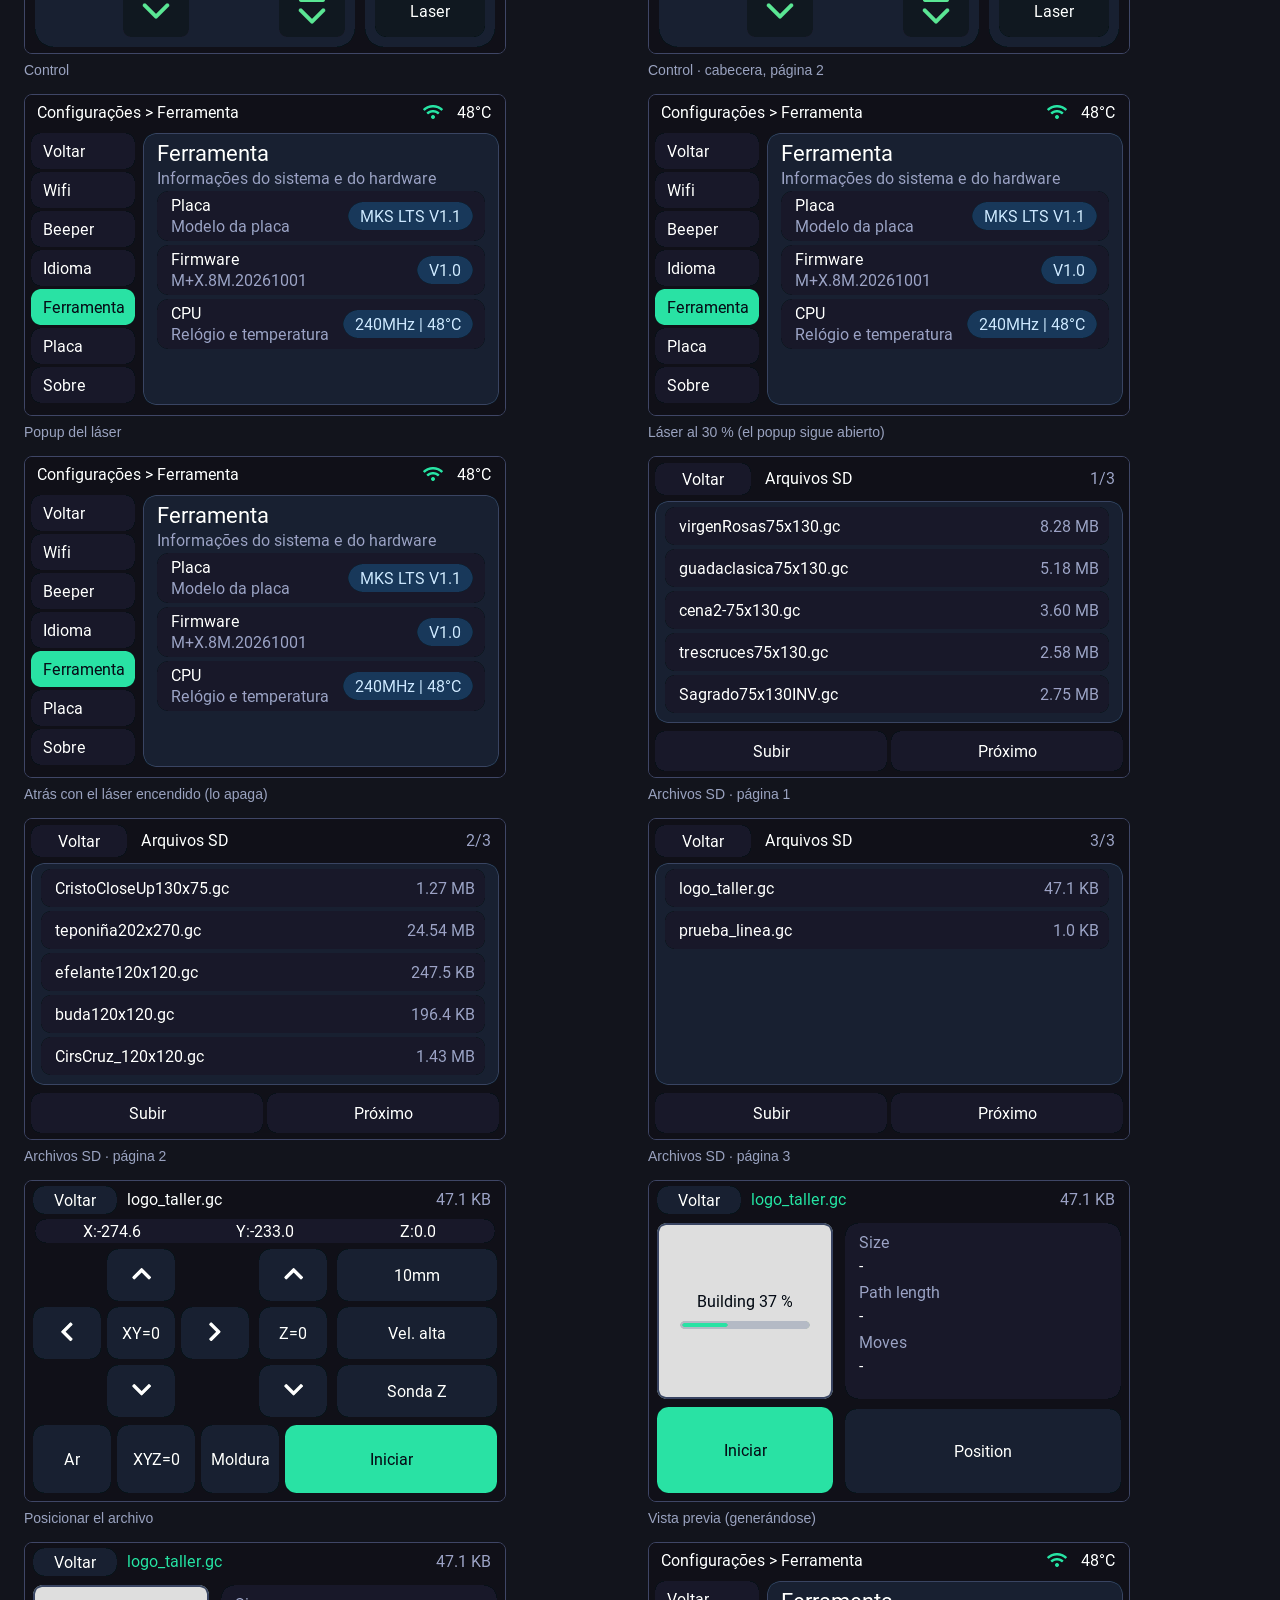
==== commit 8a1e83b2: "Simulador, herramientas y capturas: pantalla de archivo, QR, portugués y carpetas - tools/lcd-sim: e" ====
--- a/docs/pantallas/index.html
+++ b/docs/pantallas/index.html
@@ -1,11 +1,14 @@
-<!doctype html><html lang="es"><meta charset="utf-8"><title>Pantallas del LCD</title><style>body{font-family:sans-serif;background:#12141c;color:#e5e7eb;margin:0;padding:24px}h1{margin:0 0 4px}h2{margin:32px 0 12px;color:#2de0a7}.g{display:grid;grid-template-columns:repeat(auto-fill,minmax(480px,1fr));gap:16px}figure{margin:0}img{width:100%;max-width:480px;border-radius:8px;border:1px solid #3f4666;image-rendering:auto}figcaption{font-size:14px;color:#9aa3c0;margin-top:4px}nav a{color:#2de0a7;margin-right:16px}</style><body><h1>Pantallas del LCD</h1><p>Generadas por <code>tools/lcd-sim</code> (480×320, el código real del firmware). Los datos son ficticios.</p><nav>
+<!doctype html><html lang="es"><meta charset="utf-8"><title>Pantallas del LCD</title><style>body{font-family:sans-serif;background:#12141c;color:#e5e7eb;margin:0;padding:24px}h1{margin:0 0 4px}h2{margin:32px 0 12px;color:#2de0a7}.g{display:grid;grid-template-columns:repeat(auto-fill,minmax(480px,1fr));gap:16px}figure{margin:0}img{width:100%;max-width:480px;border-radius:8px;border:1px solid #3f4666}figcaption{font-size:14px;color:#9aa3c0;margin-top:4px}nav a{color:#2de0a7;margin-right:16px}</style><body><h1>Pantallas del LCD</h1><p>Generadas por <code>tools/lcd-sim</code> (480×320, el código real del firmware). Los datos son ficticios.</p><nav>
 <a href="#es">Español</a>
 <a href="#en">English</a>
 <a href="#zh">中文</a>
+<a href="#pt">Português</a>
 </nav>
 <h2 id="es">Español</h2><div class="g">
-<figure><img src="es/00_logo.png" alt=""><figcaption>Logo de inicio</figcaption></figure>
+<figure><img src="es/00_logo.png" alt=""><figcaption>Arranque: logo y versión (4 s)</figcaption></figure>
+<figure><img src="es/00b_arranque_qr.png" alt=""><figcaption>Arranque: mantener pulsado muestra el QR</figcaption></figure>
 <figure><img src="es/01_principal.png" alt=""><figcaption>Pantalla principal</figcaption></figure>
+<figure><img src="es/01b_principal_sin_hora.png" alt=""><figcaption>Principal sin hora sincronizada (sin reloj)</figcaption></figure>
 <figure><img src="es/02_control.png" alt=""><figcaption>Control</figcaption></figure>
 <figure><img src="es/02b_control_mas.png" alt=""><figcaption>Control · cabecera, página 2</figcaption></figure>
 <figure><img src="es/03_laser_popup.png" alt=""><figcaption>Popup del láser</figcaption></figure>
@@ -14,18 +17,24 @@
 <figure><img src="es/04_sd_pagina1.png" alt=""><figcaption>Archivos SD · página 1</figcaption></figure>
 <figure><img src="es/05_sd_pagina2.png" alt=""><figcaption>Archivos SD · página 2</figcaption></figure>
 <figure><img src="es/06_sd_pagina3.png" alt=""><figcaption>Archivos SD · página 3</figcaption></figure>
-<figure><img src="es/07_archivo.png" alt=""><figcaption>Pantalla del archivo</figcaption></figure>
-<figure><img src="es/08_herramientas.png" alt=""><figcaption>Herramientas</figcaption></figure>
-<figure><img src="es/09_wifi.png" alt=""><figcaption>Herramientas · Wifi</figcaption></figure>
-<figure><img src="es/10_idioma.png" alt=""><figcaption>Herramientas · Idioma</figcaption></figure>
-<figure><img src="es/11_beeper.png" alt=""><figcaption>Herramientas · Beeper</figcaption></figure>
-<figure><img src="es/12_placa.png" alt=""><figcaption>Herramientas · Placa</figcaption></figure>
-<figure><img src="es/13_acerca.png" alt=""><figcaption>Herramientas · Acerca de</figcaption></figure>
+<figure><img src="es/07_archivo.png" alt=""><figcaption>Posicionar el archivo</figcaption></figure>
+<figure><img src="es/07a_vista_generando.png" alt=""><figcaption>Vista previa (generándose)</figcaption></figure>
+<figure><img src="es/07b_vista_previa.png" alt=""><figcaption>Vista previa del archivo</figcaption></figure>
+<figure><img src="es/08_herramientas.png" alt=""><figcaption>Configuración (al entrar)</figcaption></figure>
+<figure><img src="es/08b_herramienta.png" alt=""><figcaption>Configuración · Herramienta</figcaption></figure>
+<figure><img src="es/09_wifi.png" alt=""><figcaption>Configuración · Wifi</figcaption></figure>
+<figure><img src="es/10_idioma.png" alt=""><figcaption>Configuración · Idioma</figcaption></figure>
+<figure><img src="es/11_beeper.png" alt=""><figcaption>Configuración · Beeper</figcaption></figure>
+<figure><img src="es/12_placa.png" alt=""><figcaption>Configuración · Placa</figcaption></figure>
+<figure><img src="es/13_acerca.png" alt=""><figcaption>Configuración · Acerca de</figcaption></figure>
+<figure><img src="es/13b_acerca_qr.png" alt=""><figcaption>Acerca de: el enlace abre el QR</figcaption></figure>
 <figure><img src="es/14_trabajo.png" alt=""><figcaption>Trabajo en curso</figcaption></figure>
 </div>
 <h2 id="en">English</h2><div class="g">
-<figure><img src="en/00_logo.png" alt=""><figcaption>Logo de inicio</figcaption></figure>
+<figure><img src="en/00_logo.png" alt=""><figcaption>Arranque: logo y versión (4 s)</figcaption></figure>
+<figure><img src="en/00b_arranque_qr.png" alt=""><figcaption>Arranque: mantener pulsado muestra el QR</figcaption></figure>
 <figure><img src="en/01_principal.png" alt=""><figcaption>Pantalla principal</figcaption></figure>
+<figure><img src="en/01b_principal_sin_hora.png" alt=""><figcaption>Principal sin hora sincronizada (sin reloj)</figcaption></figure>
 <figure><img src="en/02_control.png" alt=""><figcaption>Control</figcaption></figure>
 <figure><img src="en/02b_control_mas.png" alt=""><figcaption>Control · cabecera, página 2</figcaption></figure>
 <figure><img src="en/03_laser_popup.png" alt=""><figcaption>Popup del láser</figcaption></figure>
@@ -34,18 +43,24 @@
 <figure><img src="en/04_sd_pagina1.png" alt=""><figcaption>Archivos SD · página 1</figcaption></figure>
 <figure><img src="en/05_sd_pagina2.png" alt=""><figcaption>Archivos SD · página 2</figcaption></figure>
 <figure><img src="en/06_sd_pagina3.png" alt=""><figcaption>Archivos SD · página 3</figcaption></figure>
-<figure><img src="en/07_archivo.png" alt=""><figcaption>Pantalla del archivo</figcaption></figure>
-<figure><img src="en/08_herramientas.png" alt=""><figcaption>Herramientas</figcaption></figure>
-<figure><img src="en/09_wifi.png" alt=""><figcaption>Herramientas · Wifi</figcaption></figure>
-<figure><img src="en/10_idioma.png" alt=""><figcaption>Herramientas · Idioma</figcaption></figure>
-<figure><img src="en/11_beeper.png" alt=""><figcaption>Herramientas · Beeper</figcaption></figure>
-<figure><img src="en/12_placa.png" alt=""><figcaption>Herramientas · Placa</figcaption></figure>
-<figure><img src="en/13_acerca.png" alt=""><figcaption>Herramientas · Acerca de</figcaption></figure>
+<figure><img src="en/07_archivo.png" alt=""><figcaption>Posicionar el archivo</figcaption></figure>
+<figure><img src="en/07a_vista_generando.png" alt=""><figcaption>Vista previa (generándose)</figcaption></figure>
+<figure><img src="en/07b_vista_previa.png" alt=""><figcaption>Vista previa del archivo</figcaption></figure>
+<figure><img src="en/08_herramientas.png" alt=""><figcaption>Configuración (al entrar)</figcaption></figure>
+<figure><img src="en/08b_herramienta.png" alt=""><figcaption>Configuración · Herramienta</figcaption></figure>
+<figure><img src="en/09_wifi.png" alt=""><figcaption>Configuración · Wifi</figcaption></figure>
+<figure><img src="en/10_idioma.png" alt=""><figcaption>Configuración · Idioma</figcaption></figure>
+<figure><img src="en/11_beeper.png" alt=""><figcaption>Configuración · Beeper</figcaption></figure>
+<figure><img src="en/12_placa.png" alt=""><figcaption>Configuración · Placa</figcaption></figure>
+<figure><img src="en/13_acerca.png" alt=""><figcaption>Configuración · Acerca de</figcaption></figure>
+<figure><img src="en/13b_acerca_qr.png" alt=""><figcaption>Acerca de: el enlace abre el QR</figcaption></figure>
 <figure><img src="en/14_trabajo.png" alt=""><figcaption>Trabajo en curso</figcaption></figure>
 </div>
 <h2 id="zh">中文</h2><div class="g">
-<figure><img src="zh/00_logo.png" alt=""><figcaption>Logo de inicio</figcaption></figure>
+<figure><img src="zh/00_logo.png" alt=""><figcaption>Arranque: logo y versión (4 s)</figcaption></figure>
+<figure><img src="zh/00b_arranque_qr.png" alt=""><figcaption>Arranque: mantener pulsado muestra el QR</figcaption></figure>
 <figure><img src="zh/01_principal.png" alt=""><figcaption>Pantalla principal</figcaption></figure>
+<figure><img src="zh/01b_principal_sin_hora.png" alt=""><figcaption>Principal sin hora sincronizada (sin reloj)</figcaption></figure>
 <figure><img src="zh/02_control.png" alt=""><figcaption>Control</figcaption></figure>
 <figure><img src="zh/02b_control_mas.png" alt=""><figcaption>Control · cabecera, página 2</figcaption></figure>
 <figure><img src="zh/03_laser_popup.png" alt=""><figcaption>Popup del láser</figcaption></figure>
@@ -54,13 +69,43 @@
 <figure><img src="zh/04_sd_pagina1.png" alt=""><figcaption>Archivos SD · página 1</figcaption></figure>
 <figure><img src="zh/05_sd_pagina2.png" alt=""><figcaption>Archivos SD · página 2</figcaption></figure>
 <figure><img src="zh/06_sd_pagina3.png" alt=""><figcaption>Archivos SD · página 3</figcaption></figure>
-<figure><img src="zh/07_archivo.png" alt=""><figcaption>Pantalla del archivo</figcaption></figure>
-<figure><img src="zh/08_herramientas.png" alt=""><figcaption>Herramientas</figcaption></figure>
-<figure><img src="zh/09_wifi.png" alt=""><figcaption>Herramientas · Wifi</figcaption></figure>
-<figure><img src="zh/10_idioma.png" alt=""><figcaption>Herramientas · Idioma</figcaption></figure>
-<figure><img src="zh/11_beeper.png" alt=""><figcaption>Herramientas · Beeper</figcaption></figure>
-<figure><img src="zh/12_placa.png" alt=""><figcaption>Herramientas · Placa</figcaption></figure>
-<figure><img src="zh/13_acerca.png" alt=""><figcaption>Herramientas · Acerca de</figcaption></figure>
+<figure><img src="zh/07_archivo.png" alt=""><figcaption>Posicionar el archivo</figcaption></figure>
+<figure><img src="zh/07a_vista_generando.png" alt=""><figcaption>Vista previa (generándose)</figcaption></figure>
+<figure><img src="zh/07b_vista_previa.png" alt=""><figcaption>Vista previa del archivo</figcaption></figure>
+<figure><img src="zh/08_herramientas.png" alt=""><figcaption>Configuración (al entrar)</figcaption></figure>
+<figure><img src="zh/08b_herramienta.png" alt=""><figcaption>Configuración · Herramienta</figcaption></figure>
+<figure><img src="zh/09_wifi.png" alt=""><figcaption>Configuración · Wifi</figcaption></figure>
+<figure><img src="zh/10_idioma.png" alt=""><figcaption>Configuración · Idioma</figcaption></figure>
+<figure><img src="zh/11_beeper.png" alt=""><figcaption>Configuración · Beeper</figcaption></figure>
+<figure><img src="zh/12_placa.png" alt=""><figcaption>Configuración · Placa</figcaption></figure>
+<figure><img src="zh/13_acerca.png" alt=""><figcaption>Configuración · Acerca de</figcaption></figure>
+<figure><img src="zh/13b_acerca_qr.png" alt=""><figcaption>Acerca de: el enlace abre el QR</figcaption></figure>
 <figure><img src="zh/14_trabajo.png" alt=""><figcaption>Trabajo en curso</figcaption></figure>
 </div>
+<h2 id="pt">Português</h2><div class="g">
+<figure><img src="pt/00_logo.png" alt=""><figcaption>Arranque: logo y versión (4 s)</figcaption></figure>
+<figure><img src="pt/00b_arranque_qr.png" alt=""><figcaption>Arranque: mantener pulsado muestra el QR</figcaption></figure>
+<figure><img src="pt/01_principal.png" alt=""><figcaption>Pantalla principal</figcaption></figure>
+<figure><img src="pt/01b_principal_sin_hora.png" alt=""><figcaption>Principal sin hora sincronizada (sin reloj)</figcaption></figure>
+<figure><img src="pt/02_control.png" alt=""><figcaption>Control</figcaption></figure>
+<figure><img src="pt/02b_control_mas.png" alt=""><figcaption>Control · cabecera, página 2</figcaption></figure>
+<figure><img src="pt/03_laser_popup.png" alt=""><figcaption>Popup del láser</figcaption></figure>
+<figure><img src="pt/03b_laser_30.png" alt=""><figcaption>Láser al 30 % (el popup sigue abierto)</figcaption></figure>
+<figure><img src="pt/03c_laser_atras.png" alt=""><figcaption>Atrás con el láser encendido (lo apaga)</figcaption></figure>
+<figure><img src="pt/04_sd_pagina1.png" alt=""><figcaption>Archivos SD · página 1</figcaption></figure>
+<figure><img src="pt/05_sd_pagina2.png" alt=""><figcaption>Archivos SD · página 2</figcaption></figure>
+<figure><img src="pt/06_sd_pagina3.png" alt=""><figcaption>Archivos SD · página 3</figcaption></figure>
+<figure><img src="pt/07_archivo.png" alt=""><figcaption>Posicionar el archivo</figcaption></figure>
+<figure><img src="pt/07a_vista_generando.png" alt=""><figcaption>Vista previa (generándose)</figcaption></figure>
+<figure><img src="pt/07b_vista_previa.png" alt=""><figcaption>Vista previa del archivo</figcaption></figure>
+<figure><img src="pt/08_herramientas.png" alt=""><figcaption>Configuración (al entrar)</figcaption></figure>
+<figure><img src="pt/08b_herramienta.png" alt=""><figcaption>Configuración · Herramienta</figcaption></figure>
+<figure><img src="pt/09_wifi.png" alt=""><figcaption>Configuración · Wifi</figcaption></figure>
+<figure><img src="pt/10_idioma.png" alt=""><figcaption>Configuración · Idioma</figcaption></figure>
+<figure><img src="pt/11_beeper.png" alt=""><figcaption>Configuración · Beeper</figcaption></figure>
+<figure><img src="pt/12_placa.png" alt=""><figcaption>Configuración · Placa</figcaption></figure>
+<figure><img src="pt/13_acerca.png" alt=""><figcaption>Configuración · Acerca de</figcaption></figure>
+<figure><img src="pt/13b_acerca_qr.png" alt=""><figcaption>Acerca de: el enlace abre el QR</figcaption></figure>
+<figure><img src="pt/14_trabajo.png" alt=""><figcaption>Trabajo en curso</figcaption></figure>
+</div>
 </body></html>
